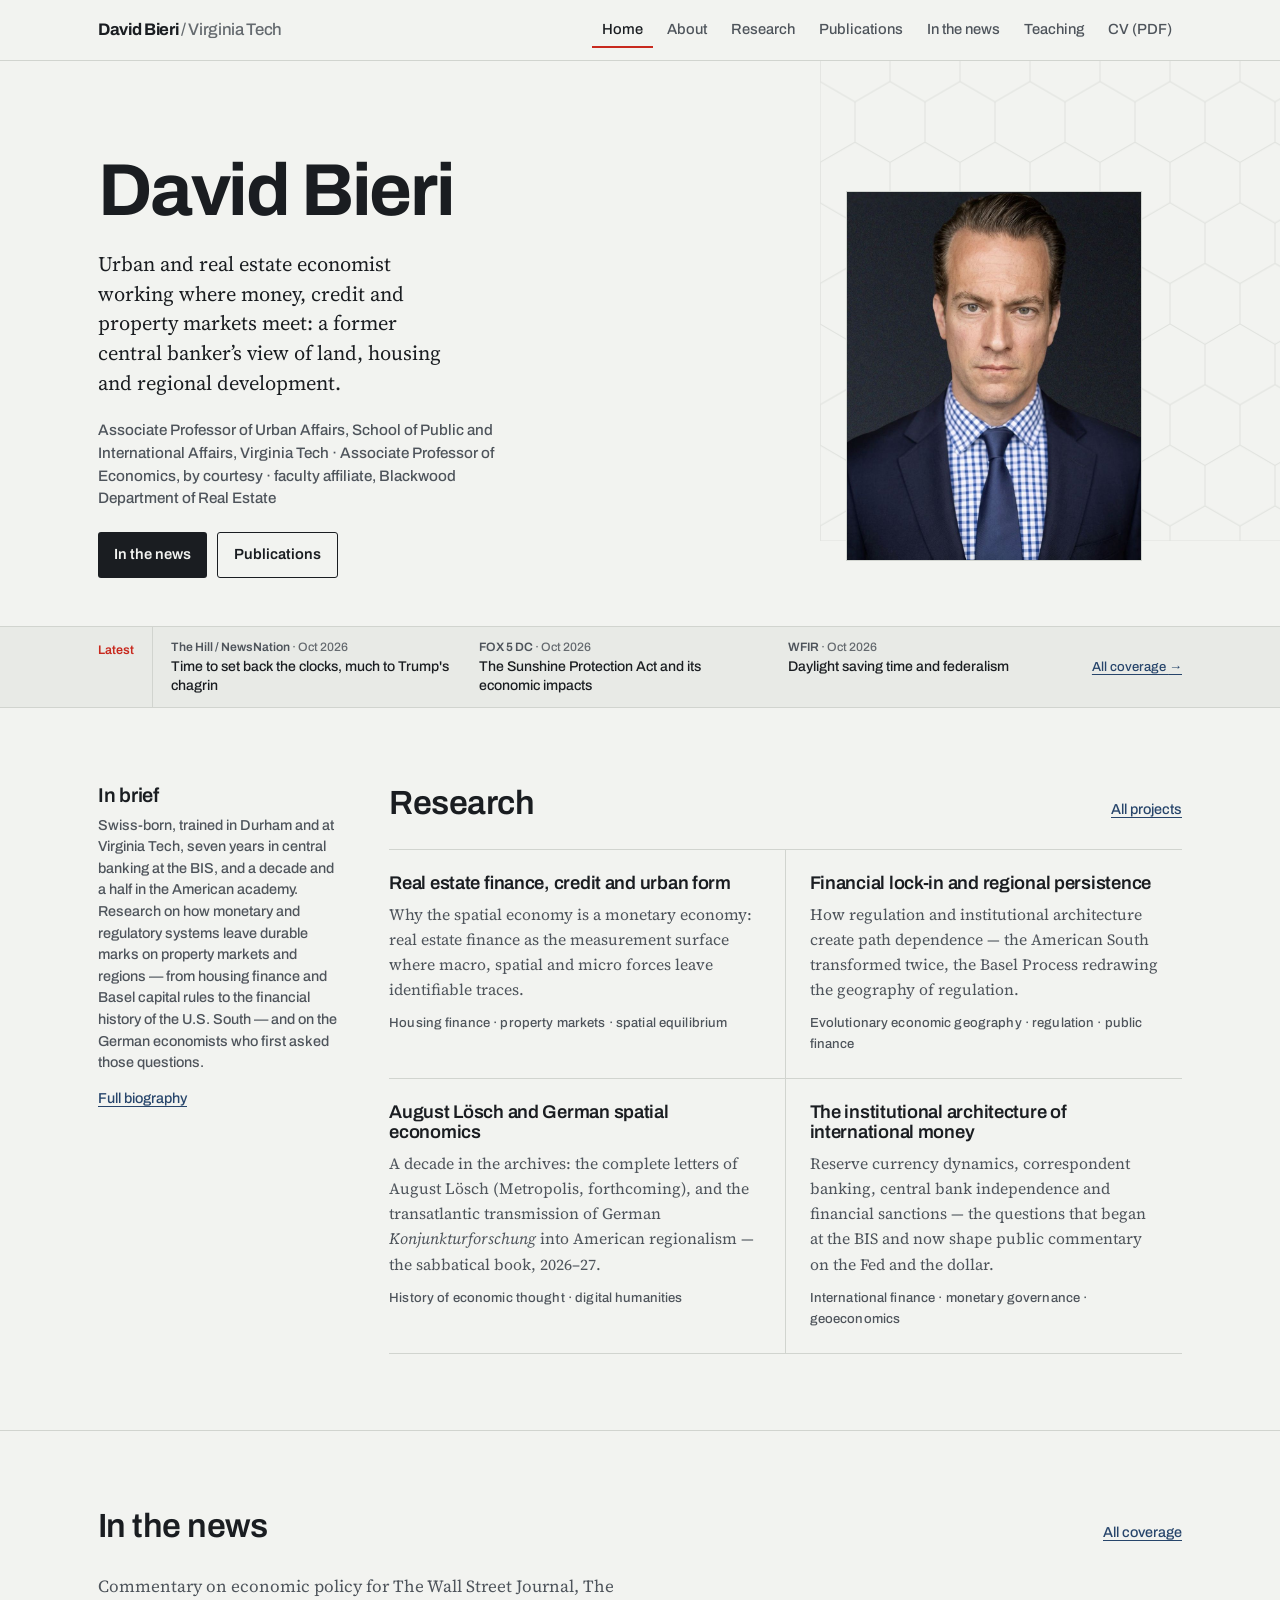
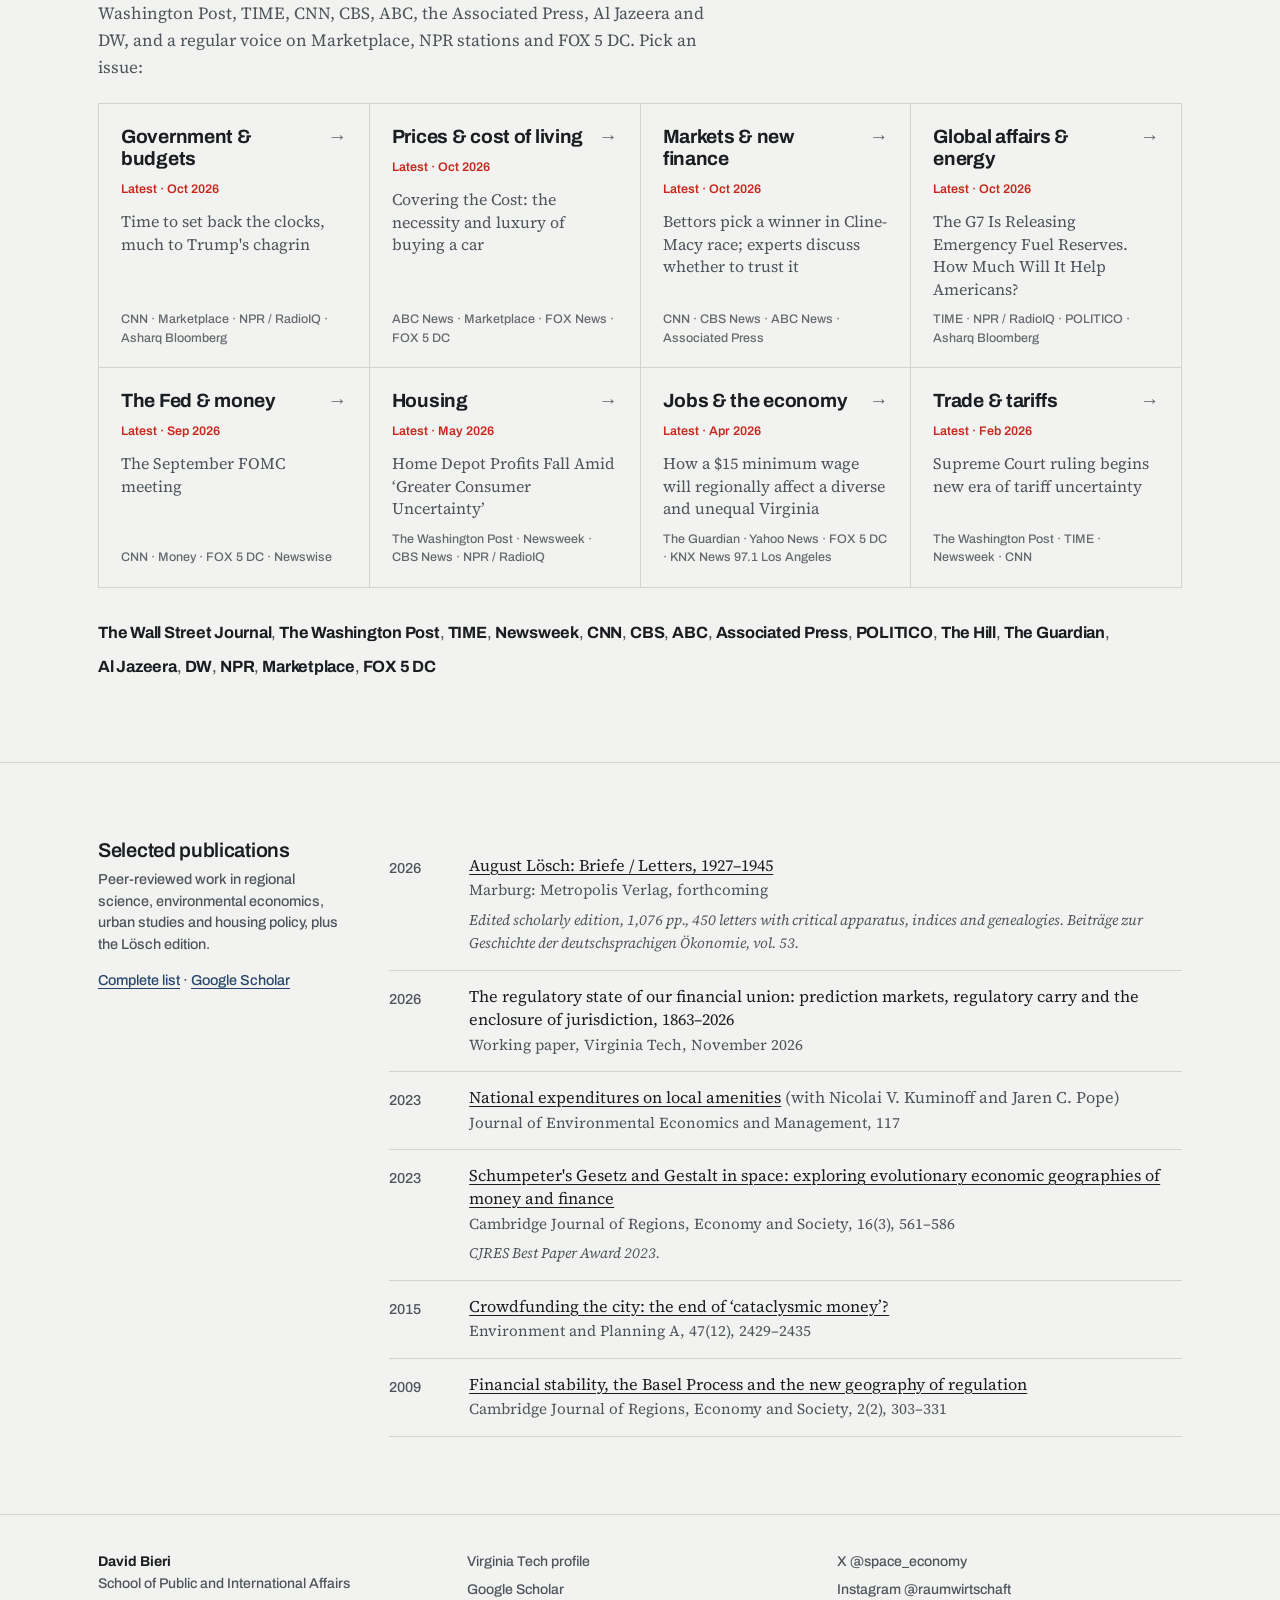
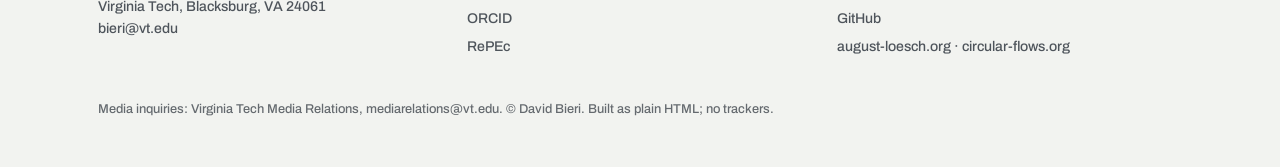
==== index.html @ 87c1f8a8 "Should-fix group from the 18 Nov design review - Coverage band: placeholder slots are flagged wm by " ====
<!DOCTYPE html>
<html lang="en">
<head>
<meta charset="utf-8">
<meta name="viewport" content="width=device-width, initial-scale=1">
<title>David Bieri — Economist, Virginia Tech</title>
<meta name="description" content="David Bieri is Associate Professor of Urban Affairs at Virginia Tech: an urban and real estate economist working on housing finance, property markets and regional development, a former central banker at the BIS, and a regular voice on housing, the Fed and the economy.">
<link rel="canonical" href="https://www.david-bieri.com/">
<meta property="og:title" content="David Bieri | Economist, Virginia Tech">
<meta name="twitter:site" content="@space_economy">
<meta name="twitter:title" content="David Bieri | Economist, Virginia Tech">
<meta name="twitter:description" content="Urban and real estate economist working where money, credit and property markets meet: a former central banker’s view of land, housing and regional development.">
<meta property="og:description" content="Urban and real estate economist working where money, credit and property markets meet: a former central banker’s view of land, housing and regional development.">
<meta property="og:url" content="https://www.david-bieri.com/">
<meta property="og:type" content="profile">
<meta property="og:image" content="https://www.david-bieri.com/assets/images/og.jpg">
<meta property="og:image:width" content="1200">
<meta property="og:image:height" content="630">
<meta property="og:image:alt" content="David Bieri in his office at Virginia Tech, in front of a bookcase">
<meta name="twitter:card" content="summary_large_image">
<meta name="twitter:image" content="https://www.david-bieri.com/assets/images/og.jpg">
<link rel="preload" href="assets/fonts/source-serif-4-latin.woff2" as="font" type="font/woff2" crossorigin>
<link rel="preload" href="assets/fonts/archivo-latin.woff2" as="font" type="font/woff2" crossorigin>
<link rel="preload" href="assets/data/media-home.js" as="script">
<link rel="preload" href="assets/images/headshot.jpg" as="image" fetchpriority="high">
<link rel="icon" href="assets/images/icon.svg" type="image/svg+xml">
<link rel="icon" href="assets/images/icon-32.png" sizes="32x32" type="image/png">
<link rel="apple-touch-icon" href="assets/images/apple-touch-icon.png">
<link rel="stylesheet" href="assets/css/main.css">
<script type="application/ld+json">
{
  "@context": "https://schema.org",
  "@graph": [
    { "@type": "WebSite", "@id": "https://www.david-bieri.com/#website", "url": "https://www.david-bieri.com", "name": "David Bieri", "publisher": { "@id": "https://www.david-bieri.com/#person" } },
    { "@type": "Person", "@id": "https://www.david-bieri.com/#person",
      "name": "David Bieri", "givenName": "David", "familyName": "Bieri",
      "alternateName": ["David S. Bieri", "David Stephan Bieri"],
      "url": "https://www.david-bieri.com", "image": "https://www.david-bieri.com/assets/images/headshot.jpg",
      "jobTitle": ["Associate Professor of Urban Affairs", "Associate Professor of Public Policy"],
      "description": "Swiss-American economist; Associate Professor of Urban Affairs in the School of Public and International Affairs at Virginia Tech, working on real estate and housing finance, urban and regional economics, economic geography, public finance and the history of economic thought.",
      "worksFor": { "@type": "CollegeOrUniversity", "name": "Virginia Tech", "sameAs": "https://www.wikidata.org/wiki/Q1325376" },
      "affiliation": [ { "@type": "Organization", "name": "School of Public and International Affairs, Virginia Tech", "url": "https://spia.vt.edu" } ],
      "alumniOf": [ { "@type": "CollegeOrUniversity", "name": "Virginia Tech", "sameAs": "https://www.wikidata.org/wiki/Q1325376" }, { "@type": "CollegeOrUniversity", "name": "Durham University" } ],
      "knowsAbout": ["real estate economics", "housing finance", "urban economics", "regional economics", "economic geography", "monetary economics", "public finance", "history of economic thought", "August Lösch"],
      "nationality": ["Switzerland", "United States"],
      "email": "mailto:bieri@vt.edu",
      "sameAs": [
        "https://experts.vt.edu/4653-david-bieri",
        "https://spia.vt.edu/people/Faculty/bieri.html",
        "https://orcid.org/0000-0002-4322-5950",
        "https://scholar.google.com/citations?user=l_KyksEAAAAJ",
        "https://ideas.repec.org/e/pbi53.html",
        "https://www.researchgate.net/profile/David-Bieri",
        "https://x.com/space_economy",
        "https://www.instagram.com/raumwirtschaft",
        "https://github.com/david-bieri"
      ] }
  ]
}
</script>
</head>
<body>

<header class="site-head">
  <div class="wrap">
    <a class="brand" href="index.html">David Bieri <span>/ Virginia Tech</span></a>
    <button class="nav-toggle" aria-expanded="false" aria-controls="nav">Menu</button>
    <nav class="nav" id="nav" aria-label="Site">
      <a href="index.html" aria-current="page">Home</a>
      <a href="about.html">About</a>
      <a href="research.html">Research</a>
      <a href="publications.html">Publications</a>
      <a href="media.html">In the news</a>
      <a href="teaching.html">Teaching</a>
      <a href="assets/docs/CV_DSBieri.pdf">CV (PDF)</a>
    </nav>
  </div>
</header>

<section class="hero">
  <svg class="lattice" viewBox="0 0 520 520" aria-hidden="true" fill="none" stroke="currentColor" stroke-width="1">
    <defs><pattern id="hex" width="70" height="121.2" patternUnits="userSpaceOnUse" patternTransform="translate(0,0)">
      <path d="M35 0 L70 20.2 L70 60.6 L35 80.8 L0 60.6 L0 20.2 Z M35 80.8 L35 121.2 M70 60.6 L105 80.8 M0 60.6 L-35 80.8"/>
    </pattern></defs>
    <rect width="520" height="520" fill="url(#hex)"/>
  </svg>
  <div class="wrap">
    <div>
      <h1>David Bieri</h1>
      <p class="lede">Urban and real estate economist working where money, credit and property markets meet: a former central banker’s view of land, housing and regional development.</p>
      <p class="roles">Associate Professor of Urban Affairs, School of Public and International Affairs, Virginia Tech · Associate Professor of Economics, by courtesy · faculty affiliate, Blackwood Department of Real Estate</p>
      <div class="btnrow">
        <a class="btn" href="media.html">In the news</a>
        <a class="btn ghost" href="publications.html">Publications</a>
      </div>
    </div>
    <figure class="portrait">
      <div class="fallback" aria-hidden="true">DB</div>
      <img src="assets/images/headshot.jpg" alt="David Bieri" width="920" height="1150" fetchpriority="high" onerror="this.remove()">
    </figure>
  </div>
</section>

<div class="wire" aria-label="Latest appearances">
  <div class="wrap">
    <span class="tag">Latest</span>
    <ul id="wire-list"></ul>
    <a class="wire-all" href="media.html">All coverage <span aria-hidden="true">&rarr;</span></a>
  </div>
</div>

<section class="section">
  <div class="wrap cols">
    <aside>
      <h2>In brief</h2>
      <p>Swiss-born, trained in Durham and at Virginia Tech, seven years in central banking at the BIS, and a decade and a half in the American academy. Research on how monetary and regulatory systems leave durable marks on property markets and regions — from housing finance and Basel capital rules to the financial history of the U.S. South — and on the German economists who first asked those questions.</p>
      <p><a href="about.html">Full biography</a></p>
    </aside>
    <div>
      <div class="section-head"><h2>Research</h2><a class="more" href="research.html">All projects</a></div>
      <div class="threads">
        <div class="thread"><h3>Real estate finance, credit and urban form</h3><p>Why the spatial economy is a monetary economy: real estate finance as the measurement surface where macro, spatial and micro forces leave identifiable traces.</p><div class="meta">Housing finance · property markets · spatial equilibrium</div></div>
        <div class="thread"><h3>Financial lock-in and regional persistence</h3><p>How regulation and institutional architecture create path dependence — the American South transformed twice, the Basel Process redrawing the geography of regulation.</p><div class="meta">Evolutionary economic geography · regulation · public finance</div></div>
        <div class="thread"><h3>August Lösch and German spatial economics</h3><p>A decade in the archives: the complete letters of August Lösch (Metropolis, forthcoming), and the transatlantic transmission of German <em>Konjunkturforschung</em> into American regionalism — the sabbatical book, 2026–27.</p><div class="meta">History of economic thought · digital humanities</div></div>
        <div class="thread"><h3>The institutional architecture of international money</h3><p>Reserve currency dynamics, correspondent banking, central bank independence and financial sanctions — the questions that began at the BIS and now shape public commentary on the Fed and the dollar.</p><div class="meta">International finance · monetary governance · geoeconomics</div></div>
      </div>
    </div>
  </div>
</section>

<section class="section">
  <div class="wrap">
    <div class="section-head"><h2>In the news</h2><a class="more" href="media.html">All coverage</a></div>
    <p class="muted" style="margin-bottom:22px">Commentary on economic policy for The Wall Street Journal, The Washington Post, TIME, CNN, CBS, ABC, the Associated Press, Al Jazeera and DW, and a regular voice on Marketplace, NPR stations and FOX 5 DC. Pick an issue:</p>
    <div class="tiles" id="issue-tiles"></div>
    <div id="band-home" style="margin-top:28px"></div>
  </div>
</section>

<section class="section">
  <div class="wrap cols">
    <aside>
      <h2>Selected publications</h2>
      <p>Peer-reviewed work in regional science, environmental economics, urban studies and housing policy, plus the Lösch edition.</p>
      <p><a href="publications.html">Complete list</a> · <a href="https://scholar.google.com/citations?user=l_KyksEAAAAJ" target="_blank" rel="noopener">Google Scholar</a></p>
    </aside>
    <div id="pubs" data-selected="true"></div>
  </div>
</section>

<footer class="site-foot">
  <div class="wrap">
    <div>
      <b class="sans" style="color:var(--ink)">David Bieri</b><br>
      School of Public and International Affairs<br>Virginia Tech, Blacksburg, VA 24061<br>
      <a href="mailto:bieri@vt.edu">bieri@vt.edu</a>
    </div>
    <ul>
      <li><a href="https://experts.vt.edu/4653-david-bieri" target="_blank" rel="noopener">Virginia Tech profile</a></li>
      <li><a href="https://scholar.google.com/citations?user=l_KyksEAAAAJ" target="_blank" rel="noopener">Google Scholar</a></li>
      <li><a href="https://orcid.org/0000-0002-4322-5950" target="_blank" rel="noopener">ORCID</a></li>
      <li><a href="https://ideas.repec.org/e/pbi53.html" target="_blank" rel="noopener">RePEc</a></li>
    </ul>
    <ul>
      <li><a href="https://x.com/space_economy" target="_blank" rel="noopener">X @space_economy</a></li>
      <li><a href="https://www.instagram.com/raumwirtschaft" target="_blank" rel="noopener">Instagram @raumwirtschaft</a></li>
      <li><a href="https://github.com/david-bieri" target="_blank" rel="noopener">GitHub</a></li>
      <li><a href="https://august-loesch.org" target="_blank" rel="noopener">august-loesch.org</a> · <a href="https://circular-flows.org" target="_blank" rel="noopener">circular-flows.org</a></li>
    </ul>
    <div class="fine">Media inquiries: Virginia Tech Media Relations, mediarelations@vt.edu. © David Bieri. Built as plain HTML; no trackers.</div>
  </div>
</footer>

<script src="assets/data/media-home.js"></script>
<script src="assets/data/publications.js"></script>
<script src="assets/js/site.js"></script>
</body>
</html>
---- assets/css/main.css ----
/* david-bieri.com — one stylesheet, no framework.
   Fonts: self-hosted woff2 from Google Fonts' own unicode-range subsets (Archivo v25, Source Serif 4 v15); see
   assets/fonts/README.md. One rule per weight, as in Google's CSS, so weight matching is unchanged. */
@font-face { font-family: "Archivo"; font-style: normal; font-weight: 500; font-stretch: 100%; font-display: swap; src: url(../fonts/archivo-latin-ext.woff2) format("woff2"); unicode-range: U+0100-02BA, U+02BD-02C5, U+02C7-02CC, U+02CE-02D7, U+02DD-02FF, U+0304, U+0308, U+0329, U+1D00-1DBF, U+1E00-1E9F, U+1EF2-1EFF, U+2020, U+20A0-20AB, U+20AD-20C4, U+2113, U+2C60-2C7F, U+A720-A7FF; }
@font-face { font-family: "Archivo"; font-style: normal; font-weight: 500; font-stretch: 100%; font-display: swap; src: url(../fonts/archivo-latin.woff2) format("woff2"); unicode-range: U+0000-00FF, U+0131, U+0152-0153, U+02BB-02BC, U+02C6, U+02DA, U+02DC, U+0304, U+0308, U+0329, U+2000-206F, U+20AC, U+2122, U+2191, U+2193, U+2212, U+2215, U+FEFF, U+FFFD; }
@font-face { font-family: "Archivo"; font-style: normal; font-weight: 600; font-stretch: 100%; font-display: swap; src: url(../fonts/archivo-latin-ext.woff2) format("woff2"); unicode-range: U+0100-02BA, U+02BD-02C5, U+02C7-02CC, U+02CE-02D7, U+02DD-02FF, U+0304, U+0308, U+0329, U+1D00-1DBF, U+1E00-1E9F, U+1EF2-1EFF, U+2020, U+20A0-20AB, U+20AD-20C4, U+2113, U+2C60-2C7F, U+A720-A7FF; }
@font-face { font-family: "Archivo"; font-style: normal; font-weight: 600; font-stretch: 100%; font-display: swap; src: url(../fonts/archivo-latin.woff2) format("woff2"); unicode-range: U+0000-00FF, U+0131, U+0152-0153, U+02BB-02BC, U+02C6, U+02DA, U+02DC, U+0304, U+0308, U+0329, U+2000-206F, U+20AC, U+2122, U+2191, U+2193, U+2212, U+2215, U+FEFF, U+FFFD; }
@font-face { font-family: "Archivo"; font-style: normal; font-weight: 700; font-stretch: 100%; font-display: swap; src: url(../fonts/archivo-latin-ext.woff2) format("woff2"); unicode-range: U+0100-02BA, U+02BD-02C5, U+02C7-02CC, U+02CE-02D7, U+02DD-02FF, U+0304, U+0308, U+0329, U+1D00-1DBF, U+1E00-1E9F, U+1EF2-1EFF, U+2020, U+20A0-20AB, U+20AD-20C4, U+2113, U+2C60-2C7F, U+A720-A7FF; }
@font-face { font-family: "Archivo"; font-style: normal; font-weight: 700; font-stretch: 100%; font-display: swap; src: url(../fonts/archivo-latin.woff2) format("woff2"); unicode-range: U+0000-00FF, U+0131, U+0152-0153, U+02BB-02BC, U+02C6, U+02DA, U+02DC, U+0304, U+0308, U+0329, U+2000-206F, U+20AC, U+2122, U+2191, U+2193, U+2212, U+2215, U+FEFF, U+FFFD; }
@font-face { font-family: "Source Serif 4"; font-style: italic; font-weight: 400; font-display: swap; src: url(../fonts/source-serif-4-italic-cyrillic.woff2) format("woff2"); unicode-range: U+0301, U+0400-045F, U+0490-0491, U+04B0-04B1, U+2116; }
@font-face { font-family: "Source Serif 4"; font-style: italic; font-weight: 400; font-display: swap; src: url(../fonts/source-serif-4-italic-latin-ext.woff2) format("woff2"); unicode-range: U+0100-02BA, U+02BD-02C5, U+02C7-02CC, U+02CE-02D7, U+02DD-02FF, U+0304, U+0308, U+0329, U+1D00-1DBF, U+1E00-1E9F, U+1EF2-1EFF, U+2020, U+20A0-20AB, U+20AD-20C4, U+2113, U+2C60-2C7F, U+A720-A7FF; }
@font-face { font-family: "Source Serif 4"; font-style: italic; font-weight: 400; font-display: swap; src: url(../fonts/source-serif-4-italic-latin.woff2) format("woff2"); unicode-range: U+0000-00FF, U+0131, U+0152-0153, U+02BB-02BC, U+02C6, U+02DA, U+02DC, U+0304, U+0308, U+0329, U+2000-206F, U+20AC, U+2122, U+2191, U+2193, U+2212, U+2215, U+FEFF, U+FFFD; }
@font-face { font-family: "Source Serif 4"; font-style: normal; font-weight: 400; font-display: swap; src: url(../fonts/source-serif-4-cyrillic.woff2) format("woff2"); unicode-range: U+0301, U+0400-045F, U+0490-0491, U+04B0-04B1, U+2116; }
@font-face { font-family: "Source Serif 4"; font-style: normal; font-weight: 400; font-display: swap; src: url(../fonts/source-serif-4-latin-ext.woff2) format("woff2"); unicode-range: U+0100-02BA, U+02BD-02C5, U+02C7-02CC, U+02CE-02D7, U+02DD-02FF, U+0304, U+0308, U+0329, U+1D00-1DBF, U+1E00-1E9F, U+1EF2-1EFF, U+2020, U+20A0-20AB, U+20AD-20C4, U+2113, U+2C60-2C7F, U+A720-A7FF; }
@font-face { font-family: "Source Serif 4"; font-style: normal; font-weight: 400; font-display: swap; src: url(../fonts/source-serif-4-latin.woff2) format("woff2"); unicode-range: U+0000-00FF, U+0131, U+0152-0153, U+02BB-02BC, U+02C6, U+02DA, U+02DC, U+0304, U+0308, U+0329, U+2000-206F, U+20AC, U+2122, U+2191, U+2193, U+2212, U+2215, U+FEFF, U+FFFD; }
@font-face { font-family: "Source Serif 4"; font-style: normal; font-weight: 600; font-display: swap; src: url(../fonts/source-serif-4-cyrillic.woff2) format("woff2"); unicode-range: U+0301, U+0400-045F, U+0490-0491, U+04B0-04B1, U+2116; }
@font-face { font-family: "Source Serif 4"; font-style: normal; font-weight: 600; font-display: swap; src: url(../fonts/source-serif-4-latin-ext.woff2) format("woff2"); unicode-range: U+0100-02BA, U+02BD-02C5, U+02C7-02CC, U+02CE-02D7, U+02DD-02FF, U+0304, U+0308, U+0329, U+1D00-1DBF, U+1E00-1E9F, U+1EF2-1EFF, U+2020, U+20A0-20AB, U+20AD-20C4, U+2113, U+2C60-2C7F, U+A720-A7FF; }
@font-face { font-family: "Source Serif 4"; font-style: normal; font-weight: 600; font-display: swap; src: url(../fonts/source-serif-4-latin.woff2) format("woff2"); unicode-range: U+0000-00FF, U+0131, U+0152-0153, U+02BB-02BC, U+02C6, U+02DA, U+02DC, U+0304, U+0308, U+0329, U+2000-206F, U+20AC, U+2122, U+2191, U+2193, U+2212, U+2215, U+FEFF, U+FFFD; }

/* Tokens ------------------------------------------------------------ */
:root {
  --paper: #F2F3F0;
  --paper-2: #E8EAE6;
  --ink: #1A1D21;
  --ink-2: #4E545B;
  --ink-3: #656A6F;
  --rule: #D1D4CF;
  --red: #C8291E;
  --link: #27456B;
  --max: 1180px;
  --gutter: clamp(16px, 4vw, 48px);
  --serif: "Source Serif 4", Georgia, "Times New Roman", serif;
  --sans: "Archivo", "Helvetica Neue", Arial, sans-serif;
  --ease: cubic-bezier(.2,.7,.2,1);
}
@media (prefers-color-scheme: dark) {
  :root { --paper:#17191C; --paper-2:#1F2226; --ink:#EDEEEA; --ink-2:#B9BDC2; --ink-3:#83898F; --rule:#2E3238; --red:#F25A4E; --link:#9DB8DA; } /* red: 5.3:1 on paper, 4.8:1 on paper-2 (was #E8463A, 4.1:1 on paper-2) */
}

*,*::before,*::after { box-sizing: border-box; }
[hidden] { display: none !important; } /* author display rules (.btn, .news-grid) must not undo the hidden attribute */
html { -webkit-text-size-adjust: 100%; scroll-behavior: smooth; scroll-padding-top: 76px; } /* anchors clear the 60px sticky header */
[id] { scroll-margin-top: 76px; }
@media (prefers-reduced-motion: reduce) { html { scroll-behavior: auto; } *,*::before,*::after { transition: none !important; animation: none !important; } }
body { margin:0; background: var(--paper); color: var(--ink); font-family: var(--serif); font-size: 17px; line-height: 1.6; font-feature-settings: "liga","kern"; }
img { max-width: 100%; height: auto; display: block; }
a { color: var(--link); text-decoration: underline; text-decoration-thickness: 1px; text-underline-offset: 3px; }
a:hover { color: var(--ink); }
:focus-visible { outline: 2px solid var(--red); outline-offset: 3px; }
h1,h2,h3,h4 { font-family: var(--sans); font-weight: 600; letter-spacing: -0.015em; line-height: 1.08; margin: 0 0 .5em; }
h1 { font-size: clamp(2.4rem, 6vw, 4.6rem); font-weight: 700; letter-spacing: -0.03em; }
h2 { font-size: clamp(1.5rem, 2.8vw, 2.1rem); }
h3 { font-size: 1.15rem; }
p { margin: 0 0 1em; max-width: 68ch; }
.wrap { max-width: var(--max); margin: 0 auto; padding: 0 var(--gutter); }
.sans { font-family: var(--sans); }
.muted { color: var(--ink-2); }
.small { font-size: .9rem; }
.meta { font-family: var(--sans); font-size: .82rem; color: var(--ink-2); letter-spacing: .01em; }
hr { border: 0; border-top: 1px solid var(--rule); margin: 0; }

/* Header ---------------------------------------------------------- */
.site-head { border-bottom: 1px solid var(--rule); background: var(--paper); position: sticky; top: 0; z-index: 20; }
.site-head .wrap { display: flex; align-items: center; justify-content: space-between; gap: 24px; min-height: 60px; }
.brand { font-family: var(--sans); font-weight: 700; letter-spacing: -0.02em; text-decoration: none; color: var(--ink); font-size: 1.05rem; }
.brand span { color: var(--ink-3); font-weight: 500; }
.nav { display: flex; gap: 4px; flex-wrap: wrap; }
.nav a { font-family: var(--sans); font-size: .92rem; text-decoration: none; color: var(--ink-2); padding: 6px 10px; border-radius: 3px; }
.nav a:hover { color: var(--ink); background: var(--paper-2); }
.nav a[aria-current="page"] { color: var(--ink); box-shadow: inset 0 -2px 0 var(--red); border-radius: 0; }
.nav-toggle { display: none; }
@media (max-width: 720px) {
  .nav-toggle { display: inline-flex; align-items: center; gap: 8px; font-family: var(--sans); font-size: .9rem; background: none; border: 1px solid var(--rule); color: var(--ink); padding: 8px 14px; min-height: 44px; border-radius: 3px; cursor: pointer; }
  .nav { display: none; position: absolute; left: 0; right: 0; top: 60px; background: var(--paper); border-bottom: 1px solid var(--rule); padding: 8px var(--gutter) 14px; flex-direction: column; }
  .nav a { padding: 12px 10px; } /* 44px rows */
  .nav.open { display: flex; }
}

/* Hero ------------------------------------------------------------ */
.hero { padding: clamp(40px, 7vw, 96px) 0 clamp(28px, 4vw, 48px); border-bottom: 1px solid var(--rule); position: relative; overflow: hidden; }
.hero .wrap { display: grid; grid-template-columns: minmax(0, 1.4fr) minmax(240px, .8fr); gap: clamp(24px, 4vw, 64px); align-items: end; }
.hero h1 { max-width: 12ch; margin-bottom: 20px; }
.hero .lede { font-size: clamp(1.15rem, 1.6vw, 1.35rem); line-height: 1.45; max-width: 36ch; color: var(--ink); }
.hero .lede em { font-style: italic; }
.hero .roles { font-family: var(--sans); font-size: .95rem; color: var(--ink-2); line-height: 1.5; margin-top: 18px; max-width: 46ch; }
.portrait { aspect-ratio: 4 / 5; background: var(--paper-2); border: 1px solid var(--rule); position: relative; overflow: hidden; }
.portrait img { position: relative; width: 100%; height: 100%; object-fit: cover; } /* above the DB fallback */
.portrait .fallback { position: absolute; inset: 0; display: grid; place-items: center; font-family: var(--sans); font-weight: 700; font-size: 4rem; color: var(--ink-3); letter-spacing: -0.05em; }
.portrait figcaption { position: absolute; left: 0; right: 0; bottom: 0; padding: 8px 10px; font-family: var(--sans); font-size: .75rem; color: var(--ink-2); background: linear-gradient(transparent, var(--paper)); }
@media (max-width: 760px) { .hero .wrap { grid-template-columns: 1fr; } .portrait { max-width: 320px; } }
/* About: office banner and press photos */
.banner { margin: clamp(24px, 4vw, 40px) 0 0; aspect-ratio: 12 / 5; border: 1px solid var(--rule); background: var(--paper-2); overflow: hidden; }
.banner img { width: 100%; height: 100%; object-fit: cover; object-position: 50% 30%; }
@media (max-width: 560px) { .banner { aspect-ratio: 3 / 2; } }
.press { display: flex; flex-wrap: wrap; gap: 20px; margin: 4px 0 24px; }
.press figure { margin: 0; width: 140px; }
.press img { display: block; width: 140px; aspect-ratio: 4 / 5; height: auto; object-fit: cover; object-position: 50% 20%; border: 1px solid var(--rule); background: var(--paper-2); }
.press figcaption { margin-top: 8px; font-family: var(--sans); font-size: .82rem; line-height: 1.4; color: var(--ink-2); }

/* Hex lattice (Lösch) — quiet background mark on the hero */
.lattice { position: absolute; right: -60px; top: -40px; width: 520px; height: 520px; opacity: .55; pointer-events: none; color: var(--rule); }
@media (max-width: 760px) { .lattice { display: none; } }

/* Wire strip: latest appearances ----------------------------------- */
.wire { border-bottom: 1px solid var(--rule); background: var(--paper-2); }
.wire .wrap { display: flex; align-items: stretch; gap: 0; }
.wire .tag { font-family: var(--sans); font-size: .78rem; font-weight: 600; color: var(--red); white-space: nowrap; padding: 14px 18px 14px 0; border-right: 1px solid var(--rule); margin-right: 18px; }
.wire ul { list-style: none; margin: 0; padding: 0; display: grid; grid-template-columns: repeat(3, minmax(0, 1fr)); gap: 0 28px; flex: 1; min-width: 0; }
.wire li { padding: 12px 0; font-family: var(--sans); font-size: .88rem; line-height: 1.35; min-width: 0; }
.wire li .w-meta { display: block; font-size: .76rem; color: var(--ink-3); margin-bottom: 2px; }
.wire li b { font-weight: 600; color: var(--ink-2); }
.wire li a, .wire li .plain { color: var(--ink); text-decoration: none; display: -webkit-box; -webkit-line-clamp: 2; -webkit-box-orient: vertical; overflow: hidden; }
.wire li a:hover { text-decoration: underline; }
.wire .wire-all { font-family: var(--sans); font-size: .82rem; white-space: nowrap; align-self: center; margin-left: 24px; color: var(--link); }
@media (max-width: 860px) {
  .wire .wrap { flex-wrap: wrap; }
  .wire .tag { border-right: 0; padding: 12px 0 0; width: 100%; }
  .wire ul { grid-template-columns: 1fr; flex: 1 1 100%; }
  .wire li { padding: 8px 0; border-bottom: 1px solid var(--rule); }
  .wire li:last-child { border-bottom: 0; }
  .wire .wire-all { margin: 10px 0 12px; }
}

/* Sections -------------------------------------------------------- */
.section { padding: clamp(40px, 6vw, 80px) 0; border-bottom: 1px solid var(--rule); }
.section-head { display: flex; align-items: baseline; justify-content: space-between; gap: 24px; margin-bottom: 28px; flex-wrap: wrap; }
.section-head h2 { margin: 0; }
.section-head a.more { font-family: var(--sans); font-size: .9rem; }
.cols { display: grid; grid-template-columns: 240px 1fr; gap: clamp(24px, 4vw, 64px); }
.cols > aside { font-family: var(--sans); font-size: .9rem; color: var(--ink-2); line-height: 1.5; }
.cols > aside h2 { color: var(--ink); font-size: 1.25rem; margin-bottom: 8px; }
@media (max-width: 760px) { .cols { grid-template-columns: 1fr; } }

/* Research threads */
.threads { display: grid; grid-template-columns: repeat(auto-fit, minmax(260px, 1fr)); gap: 0; border-top: 1px solid var(--rule); }
.thread { padding: 24px 24px 24px 0; border-bottom: 1px solid var(--rule); }
.thread h3 { font-size: 1.15rem; margin-bottom: 8px; }
.thread p { font-size: .98rem; color: var(--ink-2); margin: 0; }
.thread .meta { margin-top: 10px; }
@media (min-width: 761px) { .threads { grid-template-columns: 1fr 1fr; } .thread:nth-child(odd) { border-right: 1px solid var(--rule); } .thread:nth-child(even) { padding-left: 24px; } }

/* Media cards ----------------------------------------------------- */
.featured { display: grid; grid-template-columns: repeat(auto-fill, minmax(min(280px, 100%), 1fr)); gap: 0; border-top: 1px solid var(--rule); border-left: 1px solid var(--rule); }
.featured .card { border-right: 1px solid var(--rule); border-bottom: 1px solid var(--rule); }
.card { background: var(--paper); padding: 22px 22px 26px; display: flex; flex-direction: column; gap: 10px; }
.card .outlet { font-family: var(--sans); font-weight: 700; font-size: 1.05rem; letter-spacing: -0.01em; }
.card .title { font-size: 1.02rem; line-height: 1.35; }
.card .title a { color: var(--ink); text-decoration: none; }
.card .title a:hover { text-decoration: underline; }
.card .quote { font-style: italic; color: var(--ink-2); font-size: .95rem; line-height: 1.45; border-left: 2px solid var(--red); padding-left: 12px; margin: 4px 0 0; }
.card .meta { margin-top: auto; padding-top: 8px; }

/* Outlet wall: monochrome wordmarks */
.outlets { list-style: none; margin: 0; padding: 0; display: grid; grid-template-columns: repeat(auto-fill, minmax(150px, 1fr)); gap: 1px; background: var(--rule); border: 1px solid var(--rule); }
.outlets li { background: var(--paper); display: grid; place-items: center; padding: 18px 16px; min-height: 76px; color: var(--ink); }
.outlets img { width: 100%; max-width: 140px; height: 30px; object-fit: contain; opacity: .9; }
@media (prefers-color-scheme: dark) { .outlets img, .card-logo, .wire img { filter: invert(1) hue-rotate(180deg); } }
.card .outlet { display: flex; align-items: center; gap: 10px; }
.card-logo { height: 26px; width: auto; max-width: 150px; margin-left: -6px; }
.card .outlet-name { font-family: var(--sans); font-weight: 700; font-size: .95rem; }
.nolink { color: var(--ink); }
audio { display: block; width: 100%; max-width: 420px; margin-top: 8px; height: 32px; }

/* Stats strip */
.stats { display: grid; grid-template-columns: repeat(auto-fit, minmax(160px, 1fr)); border: 1px solid var(--rule); margin: 0 0 36px; }
.stat { padding: 18px 20px; border-right: 1px solid var(--rule); }
.stat:last-child { border-right: 0; }
.stat b { display: block; font-family: var(--sans); font-size: 2rem; font-weight: 700; letter-spacing: -0.03em; line-height: 1; }
.stat span { font-family: var(--sans); font-size: .85rem; color: var(--ink-2); }
@media (max-width: 560px) { .stat { border-right: 0; border-bottom: 1px solid var(--rule); } .stat:last-child { border-bottom: 0; } }

/* Filters + list */
.filters { display: flex; flex-wrap: wrap; gap: 8px; align-items: center; margin-bottom: 22px; font-family: var(--sans); }
.filters label { font-size: .85rem; color: var(--ink-2); margin-right: 4px; }
.chip { font-family: var(--sans); font-size: .85rem; border: 1px solid var(--rule); background: transparent; color: var(--ink-2); padding: 6px 12px; border-radius: 999px; cursor: pointer; }
.chip:hover { color: var(--ink); border-color: var(--ink-3); }
.chip[aria-pressed="true"] { background: var(--ink); color: var(--paper); border-color: var(--ink); }
.search { font-family: var(--sans); font-size: 1rem; padding: 10px 12px; min-height: 44px; border: 1px solid var(--ink-3); background: var(--paper); color: var(--ink); border-radius: 3px; width: min(100%, 360px); margin-left: auto; } /* 16px: iOS Safari zooms into smaller fields; ink-3 border passes 3:1 */
.search::placeholder { color: var(--ink-2); opacity: 1; }
.list { list-style: none; margin: 0; padding: 0; border-top: 1px solid var(--rule); }
.row { display: grid; grid-template-columns: 110px 1fr auto; gap: 18px; padding: 16px 0; border-bottom: 1px solid var(--rule); align-items: baseline; }
.row .d { font-family: var(--sans); font-size: .85rem; color: var(--ink-2); font-variant-numeric: tabular-nums; }
.row > div { min-width: 0; }
.row .t, .row .o { overflow-wrap: anywhere; }
.row .t a { color: var(--ink); text-decoration: none; }
.row .t a:hover { text-decoration: underline; }
.row .o { font-family: var(--sans); font-weight: 600; font-size: .95rem; }
.row .q { font-style: italic; color: var(--ink-2); font-size: .92rem; margin-top: 4px; }
.row .k { font-family: var(--sans); font-size: .78rem; color: var(--ink-3); white-space: nowrap; }
.row.hidden { display: none; }
@media (max-width: 640px) {
  .row { grid-template-columns: 1fr; gap: 4px; }
  .row .k { display: flex; flex-wrap: wrap; gap: 4px 10px; align-items: center; white-space: normal; margin-top: 4px; } /* keep the verb and the issue on phones */
  .row .k br { display: none; }
}
.row > div:nth-child(2) { max-width: 78ch; }
.pub > div { max-width: 78ch; }
.empty { padding: 28px 0; color: var(--ink-2); font-family: var(--sans); }

/* Publications */
.pubgroup { margin-bottom: 40px; }
.pubgroup h2 { font-size: 1.25rem; padding-bottom: 10px; border-bottom: 1px solid var(--ink); margin-bottom: 4px; }
.pub { display: grid; grid-template-columns: 64px 1fr; gap: 16px; padding: 14px 0; border-bottom: 1px solid var(--rule); }
.pub .y { font-family: var(--sans); color: var(--ink-2); font-size: .9rem; padding-top: 3px; font-variant-numeric: tabular-nums; }
.pub .t { font-size: 1.02rem; line-height: 1.4; }
.pub .t a { color: var(--ink); }
.pub .v { color: var(--ink-2); font-size: .95rem; margin-top: 2px; }
.pub .n { font-size: .92rem; color: var(--ink-2); margin-top: 6px; font-style: italic; }

/* Timeline (about) */
.timeline { list-style: none; margin: 0; padding: 0; border-left: 1px solid var(--rule); }
.timeline li { padding: 0 0 22px 22px; position: relative; }
.timeline li::before { content: ""; position: absolute; left: -4px; top: 9px; width: 7px; height: 7px; background: var(--ink); border-radius: 50%; }
.timeline .when { font-family: var(--sans); font-size: .82rem; color: var(--ink-2); display: block; margin-bottom: 2px; }
.timeline b { font-family: var(--sans); font-weight: 600; }

/* Buttons */
.btn { display: inline-flex; align-items: center; min-height: 44px; font-family: var(--sans); font-size: .92rem; font-weight: 600; text-decoration: none; color: var(--paper); background: var(--ink); padding: 10px 16px; border-radius: 3px; }
.btn:hover { color: var(--paper); background: var(--ink-2); }
.btn.ghost { background: transparent; color: var(--ink); border: 1px solid var(--ink); }
.btn.ghost:hover { background: var(--paper-2); }
.btnrow { display: flex; gap: 10px; flex-wrap: wrap; margin-top: 22px; }

/* Footer */
.site-foot { padding: 36px 0 48px; font-family: var(--sans); font-size: .88rem; color: var(--ink-2); }
.site-foot .wrap { display: grid; grid-template-columns: 1fr 1fr 1fr; gap: 24px; }
.site-foot a { color: var(--ink-2); text-decoration: none; }
.site-foot a:hover { color: var(--ink); text-decoration: underline; }
.site-foot ul { list-style: none; margin: 0; padding: 0; }
.site-foot li { margin-bottom: 6px; }
.site-foot .fine { grid-column: 1 / -1; margin-top: 10px; color: var(--ink-3); font-size: .8rem; }
@media (max-width: 640px) {
  .site-foot .wrap { grid-template-columns: 1fr; }
  .site-foot li { margin-bottom: 0; }
  .site-foot li a { display: inline-block; padding: 8px 0; } /* spaced tap targets */
}

/* Page intro */
.intro { padding: clamp(32px, 5vw, 64px) 0 clamp(20px, 3vw, 36px); border-bottom: 1px solid var(--rule); }
.intro h1 { font-size: clamp(2rem, 4.5vw, 3.2rem); margin-bottom: 12px; }
.intro p { font-size: 1.12rem; max-width: 58ch; }

/* In the news ------------------------------------------------------
   One treatment for every medium: a verb (Watch / Listen / Read) and an icon in the accent colour. */
.fmt { display: inline-flex; align-items: center; gap: 6px; font-family: var(--sans); font-size: .78rem; font-weight: 600; color: var(--red); letter-spacing: .02em; white-space: nowrap; }
.fmt svg { width: 14px; height: 14px; flex: none; }
.intro .updated { display: block; margin-top: 8px; min-height: 1.4em; font-family: var(--sans); font-size: .82rem; color: var(--ink-3); } /* min-height: the text arrives with media.js */
/* Space for what the script renders, so the page does not shift when media.js arrives (measured heights) */
#band { min-height: 262px; }
#band-home { min-height: 69px; }
#lead { min-height: 560px; }
@media (max-width: 640px) { #band { min-height: 520px; } #band-home { min-height: 171px; } #lead { min-height: 840px; } }
@media (max-width: 340px) { #band { min-height: 596px; } #band-home { min-height: 206px; } #lead { min-height: 880px; } }
.issue-bar { display: flex; flex-wrap: wrap; gap: 8px; align-items: center; margin: 0 0 28px; font-family: var(--sans); }
.issue-strip, .issue-pins { display: contents; }
.issue-bar .chip { font-size: .9rem; padding: 8px 14px; min-height: 38px; }
.issue-bar .sep { width: 1px; height: 26px; background: var(--rule); margin: 0 6px; }
.scope { display: none; }
@media (max-width: 640px) {
  /* Issues scroll in a strip with a fade at the cut edge; the pressed issue is moved to the front by the script.
     Virginia and the outlet chip sit in a second, non-scrolling row so the state is always on screen. */
  .issue-bar { gap: 10px 8px; margin-bottom: 18px; }
  .issue-bar .chip { min-height: 44px; padding: 10px 16px; white-space: nowrap; flex: none; }
  .issue-strip { display: flex; gap: 8px; flex: 1 1 100%; overflow-x: auto; scrollbar-width: none; margin-right: calc(-1 * var(--gutter)); padding-right: 48px;
    -webkit-mask-image: linear-gradient(90deg, #000 calc(100% - 44px), transparent); mask-image: linear-gradient(90deg, #000 calc(100% - 44px), transparent); }
  .issue-strip::-webkit-scrollbar { display: none; }
  .issue-pins { display: flex; flex-wrap: wrap; gap: 8px; flex: 1 1 100%; }
  .issue-bar .sep { display: none; }
  .scope { display: block; font-family: var(--sans); font-size: .9rem; color: var(--ink-2); margin: 0 0 16px; }
  .scope:empty { display: none; }
  .player .watch { min-height: 44px; }
}
.mark { min-height: 44px; }
/* Phones: rem is 16px while the body is 17px, so the apparatus sizes bottom out at 14px here */
@media (max-width: 640px) {
  .meta, .row .d, .row .k, .row .k .fmt, .fmt, .wire .w-meta, .wire .tag, .tile .when, .tile .outs, .timeline .when, .site-foot .fine,
  .band-panel .when, .kicker, .intro .updated, .portrait figcaption, .wm, .transcript, .player .watch { font-size: .875rem; }
}
.archive-more { display: flex; justify-content: center; margin-top: 24px; }
.chip.place[aria-pressed="true"] { background: var(--red); border-color: var(--red); color: var(--paper); } /* paper on red: 5.0 light, 5.3 dark; #fff failed in dark mode */

.news-lead { display: grid; grid-template-columns: minmax(0, 1.7fr) minmax(260px, 1fr); gap: clamp(24px, 4vw, 56px); padding: 30px 0 40px; border-top: 2px solid var(--ink); }
.kicker { font-family: var(--sans); font-size: .82rem; font-weight: 600; color: var(--red); margin-bottom: 14px; }
.lead-title { font-family: var(--serif); font-weight: 600; font-size: clamp(1.9rem, 4.2vw, 3.2rem); line-height: 1.08; letter-spacing: -0.015em; max-width: 22ch; margin: 0 0 18px; }
.lead-title a, .also .t a, .ncard .t a { color: var(--ink); text-decoration: none; }
.lead-title a:hover, .also .t a:hover, .ncard .t a:hover { text-decoration: underline; text-decoration-thickness: 1px; }
.lead-item .q, .ncard .q { font-style: italic; color: var(--ink-2); line-height: 1.45; border-left: 2px solid var(--red); padding-left: 12px; margin: 0 0 16px; max-width: 52ch; }
.lead-item .meta { display: flex; flex-wrap: wrap; align-items: center; gap: 10px; font-size: .9rem; }
.also { border-left: 1px solid var(--rule); padding-left: clamp(20px, 3vw, 32px); }
.also h3 { font-size: .85rem; font-weight: 600; color: var(--ink-2); margin: 0 0 4px; }
.also ol { list-style: none; margin: 0; padding: 0; }
.also li { display: flex; flex-direction: column; gap: 5px; padding: 14px 0; border-bottom: 1px solid var(--rule); }
.also li:last-child { border-bottom: 0; }
.also .t { font-size: 1.02rem; line-height: 1.32; }
@media (max-width: 860px) { .news-lead { grid-template-columns: 1fr; } .also { border-left: 0; padding-left: 0; border-top: 1px solid var(--rule); padding-top: 6px; } }

/* Broadcast stills: 16:9, network logo and caption left in so the still credits itself */
.still { display: block; aspect-ratio: 16 / 9; overflow: hidden; background: var(--paper-2); border: 1px solid var(--rule); }
.still img { display: block; width: 100%; height: 100%; object-fit: cover; }
a.still img { transition: opacity .2s var(--ease); }
a.still:hover img { opacity: .9; }
.lead-item .still { margin: 0 0 22px; }
.onair { padding: 0 0 36px; }
.onair h3 { font-size: .85rem; font-weight: 600; color: var(--ink-2); margin: 0 0 12px; }
.onair-row { display: grid; grid-template-columns: repeat(auto-fill, minmax(min(220px, 100%), 1fr)); gap: 20px; }
.air { display: flex; flex-direction: column; gap: 8px; min-width: 0; }
.air .still { margin-bottom: 2px; }
.air .t { font-size: 1rem; line-height: 1.3; }
.air .t a { color: var(--ink); text-decoration: none; }
.air .t a:hover { text-decoration: underline; text-decoration-thickness: 1px; }
.air .meta { display: flex; flex-wrap: wrap; align-items: center; gap: 8px; font-size: .85rem; }
.news-grid { display: grid; grid-template-columns: repeat(auto-fill, minmax(min(260px, 100%), 1fr)); gap: 1px; background: var(--rule); border: 1px solid var(--rule); }
.ncard { background: var(--paper); padding: 20px 22px 22px; display: flex; flex-direction: column; gap: 10px; }
.ncard .t { font-size: 1.12rem; line-height: 1.3; }
.ncard .q { font-size: .93rem; margin: 0; }
.ncard .meta { margin-top: auto; padding-top: 6px; }
.news-more { display: flex; justify-content: center; margin-top: 28px; }
button.btn { border: 0; cursor: pointer; }
button.btn.ghost { border: 1px solid var(--ink); }
.row .k .fmt { font-size: .75rem; }

/* Issue tiles (home page) */
.tiles { display: grid; grid-template-columns: repeat(auto-fill, minmax(min(250px, 100%), 1fr)); gap: 1px; background: var(--rule); border: 1px solid var(--rule); }
.tile { background: var(--paper); padding: 22px 22px 20px; display: flex; flex-direction: column; gap: 10px; text-decoration: none; color: var(--ink); transition: background .15s var(--ease); }
.tile:hover { background: var(--paper-2); color: var(--ink); }
.tile .name { font-family: var(--sans); font-weight: 700; font-size: 1.2rem; letter-spacing: -0.015em; line-height: 1.15; display: flex; justify-content: space-between; gap: 10px; }
.tile .name::after { content: "→"; color: var(--ink-3); transition: transform .15s var(--ease), color .15s; }
.tile:hover .name::after { color: var(--red); transform: translateX(3px); }
.tile .when { font-family: var(--sans); font-size: .78rem; font-weight: 600; color: var(--red); }
.tile .head { font-size: 1rem; line-height: 1.4; color: var(--ink-2); }
.tile .outs { margin-top: auto; font-family: var(--sans); font-size: .78rem; line-height: 1.5; color: var(--ink-3); }

/* Coverage band: official marks for the top outlets, the rest as text */
.band-marks { display: grid; grid-template-columns: repeat(auto-fill, minmax(118px, 1fr)); align-items: center; justify-items: center; gap: 4px 12px; }
.mark { display: inline-flex; align-items: center; justify-content: center; padding: 10px 6px 12px; color: var(--ink-3); text-decoration: none; transition: color .15s var(--ease); }
.mark:hover, .mark:focus-visible, .mark[aria-current="true"] { color: var(--ink); }
.mark[aria-current="true"] { box-shadow: inset 0 -2px 0 var(--red); }
.mk { display: block; width: 110px; height: 26px; max-width: 100%; }
.mark { max-width: 100%; }
.mk svg, .mk img { display: block; width: 100%; height: 100%; }
.mk.is-wm { width: auto; height: auto; }
.wm { display: block; font-family: var(--sans); font-weight: 700; font-size: .95rem; letter-spacing: -0.015em; line-height: 1.15; text-align: center; }
@media (prefers-color-scheme: dark) { .mk img { filter: invert(1) hue-rotate(180deg); opacity: .8; } }
.band-panel { display: flex; flex-wrap: wrap; align-items: baseline; gap: 6px 16px; margin-top: 16px; padding: 14px 18px; background: var(--paper-2); min-height: 56px; }
.band-panel .when { font-family: var(--sans); font-size: .8rem; font-weight: 600; color: var(--red); white-space: nowrap; }
.band-panel .t { flex: 1 1 380px; font-size: 1.05rem; line-height: 1.35; }
.band-panel .t a, .band-panel .t .nolink { color: var(--ink); text-decoration: none; }
.band-panel .t a:hover { text-decoration: underline; }
.band-panel .all { font-family: var(--sans); font-size: .85rem; white-space: nowrap; }
.band-also { margin: 16px 0 0; max-width: 95ch; font-family: var(--sans); font-size: .82rem; line-height: 1.6; color: var(--ink-2); }
/* While every band slot is a placeholder, the names run as one wrapped line in the site's own type instead of a grid of grey names */
.band-marks.all-wm { display: block; font-family: var(--sans); font-size: 1.02rem; line-height: 2.1; color: var(--ink-2); }
.band-marks.all-wm .mark { display: inline; padding: 6px 0; min-height: 0; color: var(--ink); }
.band-marks.all-wm .mark:not(:last-child)::after { content: ", "; font-weight: 400; color: var(--ink-2); }
.band-marks.all-wm .mk, .band-marks.all-wm .wm { display: inline; font-size: inherit; line-height: inherit; text-align: left; white-space: nowrap; }
.band-marks.all-wm .mark:hover .wm, .band-marks.all-wm .mark:focus-visible .wm { color: var(--red); }
.band-marks.all-wm .mark[aria-current="true"] { box-shadow: none; }
.band-marks.all-wm .mark[aria-current="true"] .wm { box-shadow: inset 0 -2px 0 var(--red); }
.band-also b { color: var(--ink); font-weight: 600; }
.coverage { padding: clamp(22px, 3vw, 32px) 0; border-bottom: 1px solid var(--rule); }
@media (max-width: 640px) { .band-marks { grid-template-columns: repeat(4, minmax(0, 1fr)); gap: 0 6px; } .wm { font-size: .76rem; } .band-panel .all { white-space: normal; } }

/* Clips: click-to-load player ---------------------------------------- */
.player { margin: 10px 0 4px; max-width: 560px; }
.player .watch { display: flex; align-items: center; gap: 8px; width: 100%; padding: 0; border: 1px solid var(--rule); background: var(--paper-2); color: var(--ink); font-family: var(--sans); font-size: .82rem; cursor: pointer; text-align: left; }
.player:not(.has-poster) .watch { padding: 9px 12px; width: auto; display: inline-flex; }
.player.has-poster .watch { position: relative; aspect-ratio: 16 / 9; overflow: hidden; }
.player.has-poster img { position: absolute; inset: 0; width: 100%; height: 100%; object-fit: cover; }
.player.has-poster .watch-label { position: absolute; left: 0; bottom: 0; padding: 8px 12px; background: var(--paper); border-top: 1px solid var(--rule); border-right: 1px solid var(--rule); }
.player .watch:hover, .player .watch:focus-visible { border-color: var(--ink-2); }
.player .tri { display: inline-block; width: 0; height: 0; border-style: solid; border-width: 5px 0 5px 8px; border-color: transparent transparent transparent var(--red); margin-right: 6px; vertical-align: 0; }
.player.playing iframe, .player.playing video { display: block; width: 100%; aspect-ratio: 16 / 9; border: 0; background: #000; }
.transcript { font-family: var(--sans); font-size: .8rem; margin-left: 2px; }
.list .row .player { max-width: 480px; }
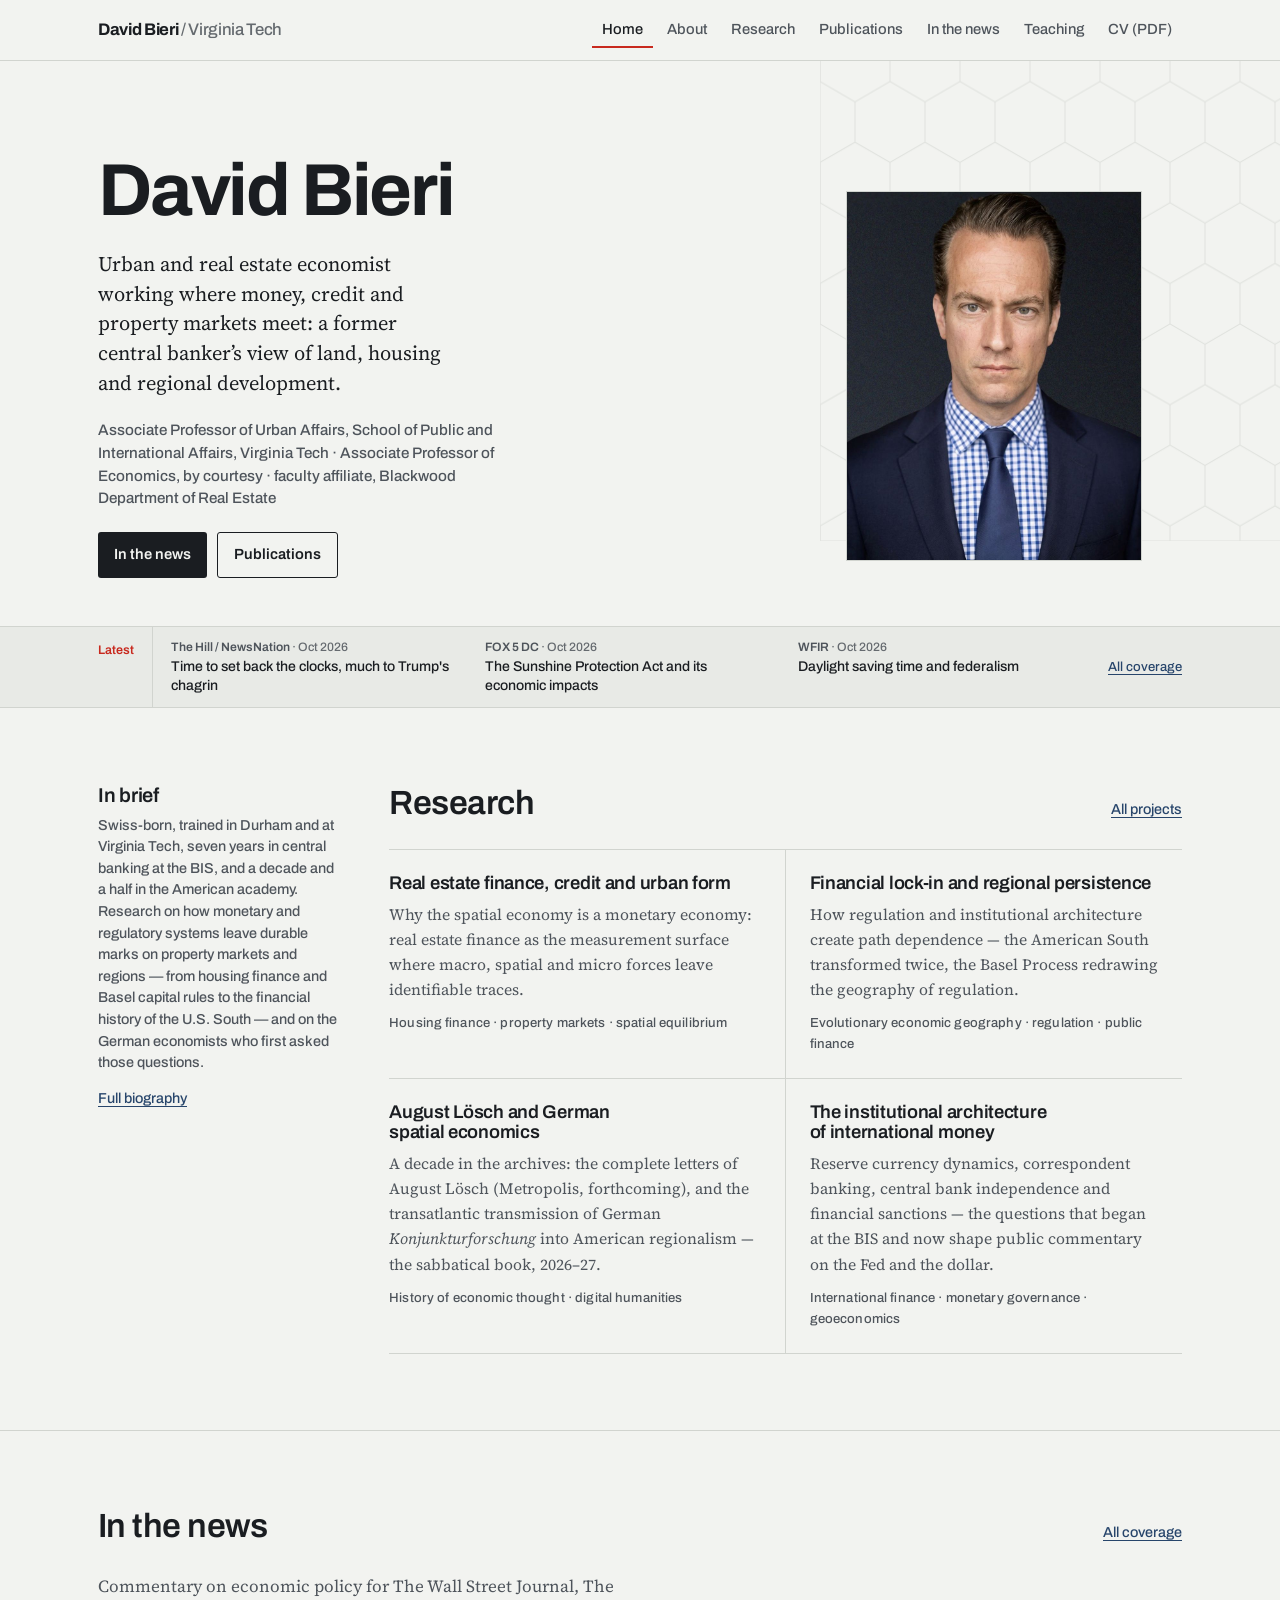
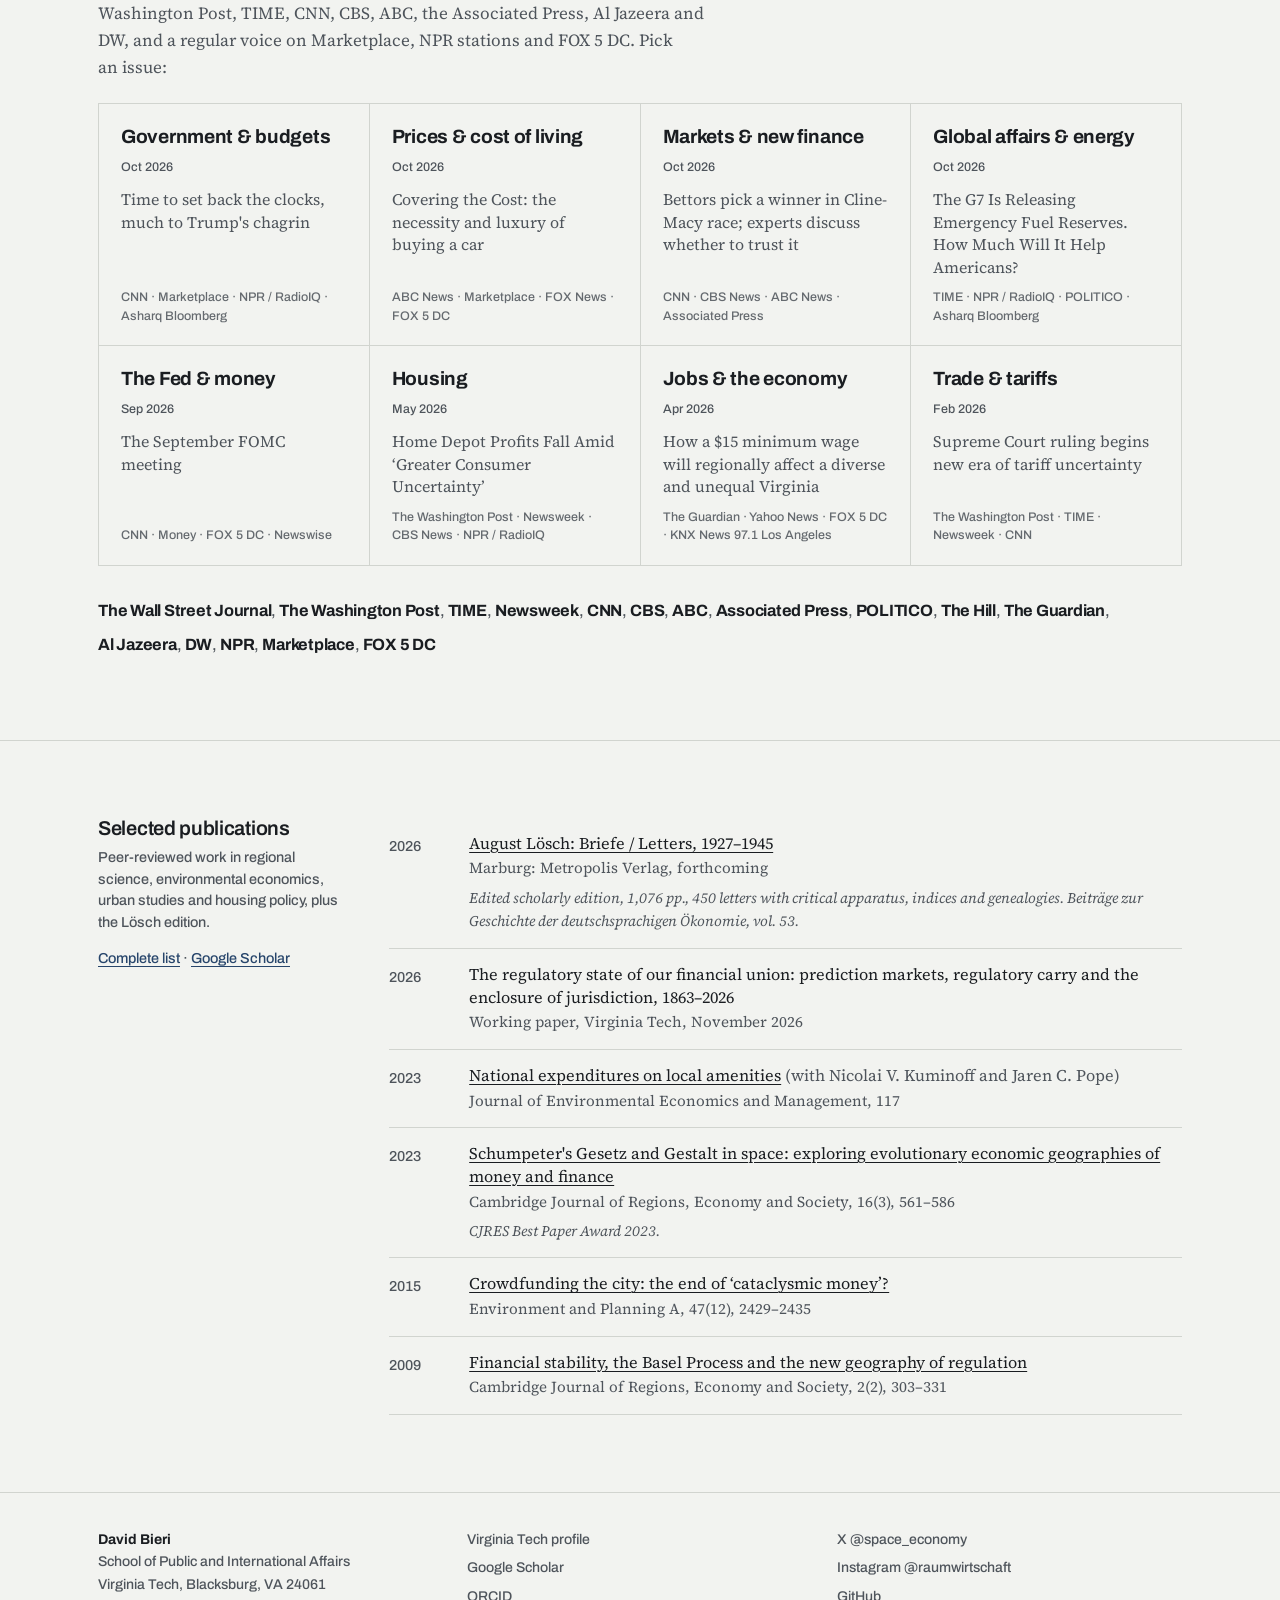
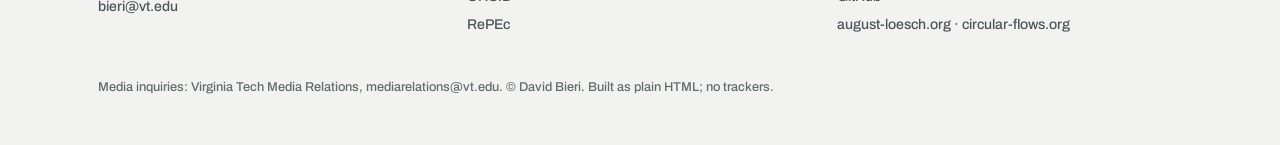
==== commit 01c65131: "Polish group from the 18 Nov design review Follows the skills' own guidance where it fits CLAUDE.md " ====
--- a/index.html
+++ b/index.html
@@ -101,13 +101,13 @@
   </div>
 </section>
 
-<div class="wire" aria-label="Latest appearances">
+<section class="wire" aria-label="Latest appearances">
   <div class="wrap">
     <span class="tag">Latest</span>
     <ul id="wire-list"></ul>
-    <a class="wire-all" href="media.html">All coverage <span aria-hidden="true">&rarr;</span></a>
+    <a class="wire-all" href="media.html">All coverage</a>
   </div>
-</div>
+</section>
 
 <section class="section">
   <div class="wrap cols">
@@ -131,9 +131,9 @@
 <section class="section">
   <div class="wrap">
     <div class="section-head"><h2>In the news</h2><a class="more" href="media.html">All coverage</a></div>
-    <p class="muted" style="margin-bottom:22px">Commentary on economic policy for The Wall Street Journal, The Washington Post, TIME, CNN, CBS, ABC, the Associated Press, Al Jazeera and DW, and a regular voice on Marketplace, NPR stations and FOX 5 DC. Pick an issue:</p>
+    <p class="muted section-lede">Commentary on economic policy for The Wall Street Journal, The Washington Post, TIME, CNN, CBS, ABC, the Associated Press, Al Jazeera and DW, and a regular voice on Marketplace, NPR stations and FOX 5 DC. Pick an issue:</p>
     <div class="tiles" id="issue-tiles"></div>
-    <div id="band-home" style="margin-top:28px"></div>
+    <div id="band-home" class="band-home"></div>
   </div>
 </section>
 
@@ -151,7 +151,7 @@
 <footer class="site-foot">
   <div class="wrap">
     <div>
-      <b class="sans" style="color:var(--ink)">David Bieri</b><br>
+      <b class="sans foot-name">David Bieri</b><br>
       School of Public and International Affairs<br>Virginia Tech, Blacksburg, VA 24061<br>
       <a href="mailto:bieri@vt.edu">bieri@vt.edu</a>
     </div>
--- a/assets/css/main.css
+++ b/assets/css/main.css
@@ -47,7 +47,12 @@
 a { color: var(--link); text-decoration: underline; text-decoration-thickness: 1px; text-underline-offset: 3px; }
 a:hover { color: var(--ink); }
 :focus-visible { outline: 2px solid var(--red); outline-offset: 3px; }
-h1,h2,h3,h4 { font-family: var(--sans); font-weight: 600; letter-spacing: -0.015em; line-height: 1.08; margin: 0 0 .5em; }
+h1,h2,h3,h4 { font-family: var(--sans); font-weight: 600; letter-spacing: -0.015em; line-height: 1.08; margin: 0 0 .5em; text-wrap: balance; }
+p, li { text-wrap: pretty; } /* no single-word last lines where the browser supports it */
+::selection { background: var(--ink); color: var(--paper); }
+:root { accent-color: var(--red); }
+.sr-only { position: absolute; width: 1px; height: 1px; padding: 0; margin: -1px; overflow: hidden; clip: rect(0 0 0 0); white-space: nowrap; border: 0; }
+@media (max-height: 500px) { header.site-head .wrap { min-height: 48px; } header.site-head .nav { top: 48px; } } /* phones in landscape */
 h1 { font-size: clamp(2.4rem, 6vw, 4.6rem); font-weight: 700; letter-spacing: -0.03em; }
 h2 { font-size: clamp(1.5rem, 2.8vw, 2.1rem); }
 h3 { font-size: 1.15rem; }
@@ -69,7 +74,7 @@
 .nav a:hover { color: var(--ink); background: var(--paper-2); }
 .nav a[aria-current="page"] { color: var(--ink); box-shadow: inset 0 -2px 0 var(--red); border-radius: 0; }
 .nav-toggle { display: none; }
-@media (max-width: 720px) {
+@media (max-width: 900px) { /* "CV (PDF)" made the seven links wrap below 900px; phones in landscape get the menu */
   .nav-toggle { display: inline-flex; align-items: center; gap: 8px; font-family: var(--sans); font-size: .9rem; background: none; border: 1px solid var(--rule); color: var(--ink); padding: 8px 14px; min-height: 44px; border-radius: 3px; cursor: pointer; }
   .nav { display: none; position: absolute; left: 0; right: 0; top: 60px; background: var(--paper); border-bottom: 1px solid var(--rule); padding: 8px var(--gutter) 14px; flex-direction: column; }
   .nav a { padding: 12px 10px; } /* 44px rows */
@@ -147,27 +152,29 @@
 .card .title { font-size: 1.02rem; line-height: 1.35; }
 .card .title a { color: var(--ink); text-decoration: none; }
 .card .title a:hover { text-decoration: underline; }
-.card .quote { font-style: italic; color: var(--ink-2); font-size: .95rem; line-height: 1.45; border-left: 2px solid var(--red); padding-left: 12px; margin: 4px 0 0; }
+.card .quote { font-style: italic; color: var(--ink-2); font-size: .95rem; line-height: 1.45; border-left: 1px solid var(--red); padding-left: 12px; margin: 4px 0 0; }
 .card .meta { margin-top: auto; padding-top: 8px; }
 
-/* Outlet wall: monochrome wordmarks */
-.outlets { list-style: none; margin: 0; padding: 0; display: grid; grid-template-columns: repeat(auto-fill, minmax(150px, 1fr)); gap: 1px; background: var(--rule); border: 1px solid var(--rule); }
-.outlets li { background: var(--paper); display: grid; place-items: center; padding: 18px 16px; min-height: 76px; color: var(--ink); }
-.outlets img { width: 100%; max-width: 140px; height: 30px; object-fit: contain; opacity: .9; }
-@media (prefers-color-scheme: dark) { .outlets img, .card-logo, .wire img { filter: invert(1) hue-rotate(180deg); } }
 .card .outlet { display: flex; align-items: center; gap: 10px; }
-.card-logo { height: 26px; width: auto; max-width: 150px; margin-left: -6px; }
 .card .outlet-name { font-family: var(--sans); font-weight: 700; font-size: .95rem; }
 .nolink { color: var(--ink); }
 audio { display: block; width: 100%; max-width: 420px; margin-top: 8px; height: 32px; }
 
-/* Stats strip */
-.stats { display: grid; grid-template-columns: repeat(auto-fit, minmax(160px, 1fr)); border: 1px solid var(--rule); margin: 0 0 36px; }
-.stat { padding: 18px 20px; border-right: 1px solid var(--rule); }
-.stat:last-child { border-right: 0; }
-.stat b { display: block; font-family: var(--sans); font-size: 2rem; font-weight: 700; letter-spacing: -0.03em; line-height: 1; }
-.stat span { font-family: var(--sans); font-size: .85rem; color: var(--ink-2); }
-@media (max-width: 560px) { .stat { border-right: 0; border-bottom: 1px solid var(--rule); } .stat:last-child { border-bottom: 0; } }
+/* Teaching: the figures in the sentence they prove, and the quotes as a list */
+.facts { font-size: 1.08rem; max-width: 62ch; margin-bottom: 40px; }
+.h2-tight { margin-bottom: 16px; }
+.quote-list { list-style: none; margin: 0; padding: 0; display: grid; grid-template-columns: repeat(auto-fit, minmax(min(420px, 100%), 1fr)); gap: 0 48px; border-top: 1px solid var(--rule); }
+.quote-list li { padding: 18px 0 20px; border-bottom: 1px solid var(--rule); }
+.quote-list .quote { font-style: italic; color: var(--ink-2); line-height: 1.45; border-left: 1px solid var(--red); padding-left: 12px; margin: 0 0 8px; max-width: 52ch; }
+.gap-sm { margin-top: 24px; }
+.h3-gap { margin-top: 32px; }
+.plain-list { list-style: none; margin: 0 0 12px; padding: 0; }
+.plain-list li { padding: 6px 0; border-bottom: 1px solid var(--rule); }
+.plain-list b { font-family: var(--sans); font-weight: 600; }
+.section-lede { margin-bottom: 22px; }
+.band-home { margin-top: 28px; }
+.foot-name { color: var(--ink); }
+.filters .search { margin-left: 0; }
 
 /* Filters + list */
 .filters { display: flex; flex-wrap: wrap; gap: 8px; align-items: center; margin-bottom: 22px; font-family: var(--sans); }
@@ -274,17 +281,16 @@
 /* Phones: rem is 16px while the body is 17px, so the apparatus sizes bottom out at 14px here */
 @media (max-width: 640px) {
   .meta, .row .d, .row .k, .row .k .fmt, .fmt, .wire .w-meta, .wire .tag, .tile .when, .tile .outs, .timeline .when, .site-foot .fine,
-  .band-panel .when, .kicker, .intro .updated, .portrait figcaption, .wm, .transcript, .player .watch { font-size: .875rem; }
+  .band-panel .when, .intro .updated, .portrait figcaption, .wm, .transcript, .player .watch { font-size: .875rem; }
 }
 .archive-more { display: flex; justify-content: center; margin-top: 24px; }
 .chip.place[aria-pressed="true"] { background: var(--red); border-color: var(--red); color: var(--paper); } /* paper on red: 5.0 light, 5.3 dark; #fff failed in dark mode */
 
 .news-lead { display: grid; grid-template-columns: minmax(0, 1.7fr) minmax(260px, 1fr); gap: clamp(24px, 4vw, 56px); padding: 30px 0 40px; border-top: 2px solid var(--ink); }
-.kicker { font-family: var(--sans); font-size: .82rem; font-weight: 600; color: var(--red); margin-bottom: 14px; }
 .lead-title { font-family: var(--serif); font-weight: 600; font-size: clamp(1.9rem, 4.2vw, 3.2rem); line-height: 1.08; letter-spacing: -0.015em; max-width: 22ch; margin: 0 0 18px; }
 .lead-title a, .also .t a, .ncard .t a { color: var(--ink); text-decoration: none; }
 .lead-title a:hover, .also .t a:hover, .ncard .t a:hover { text-decoration: underline; text-decoration-thickness: 1px; }
-.lead-item .q, .ncard .q { font-style: italic; color: var(--ink-2); line-height: 1.45; border-left: 2px solid var(--red); padding-left: 12px; margin: 0 0 16px; max-width: 52ch; }
+.lead-item .q, .ncard .q { font-style: italic; color: var(--ink-2); line-height: 1.45; border-left: 1px solid var(--red); padding-left: 12px; margin: 0 0 16px; max-width: 52ch; }
 .lead-item .meta { display: flex; flex-wrap: wrap; align-items: center; gap: 10px; font-size: .9rem; }
 .also { border-left: 1px solid var(--rule); padding-left: clamp(20px, 3vw, 32px); }
 .also h3 { font-size: .85rem; font-weight: 600; color: var(--ink-2); margin: 0 0 4px; }
@@ -324,9 +330,7 @@
 .tile { background: var(--paper); padding: 22px 22px 20px; display: flex; flex-direction: column; gap: 10px; text-decoration: none; color: var(--ink); transition: background .15s var(--ease); }
 .tile:hover { background: var(--paper-2); color: var(--ink); }
 .tile .name { font-family: var(--sans); font-weight: 700; font-size: 1.2rem; letter-spacing: -0.015em; line-height: 1.15; display: flex; justify-content: space-between; gap: 10px; }
-.tile .name::after { content: "→"; color: var(--ink-3); transition: transform .15s var(--ease), color .15s; }
-.tile:hover .name::after { color: var(--red); transform: translateX(3px); }
-.tile .when { font-family: var(--sans); font-size: .78rem; font-weight: 600; color: var(--red); }
+.tile .when { font-family: var(--sans); font-size: .78rem; font-weight: 500; color: var(--ink-2); }
 .tile .head { font-size: 1rem; line-height: 1.4; color: var(--ink-2); }
 .tile .outs { margin-top: auto; font-family: var(--sans); font-size: .78rem; line-height: 1.5; color: var(--ink-3); }
 
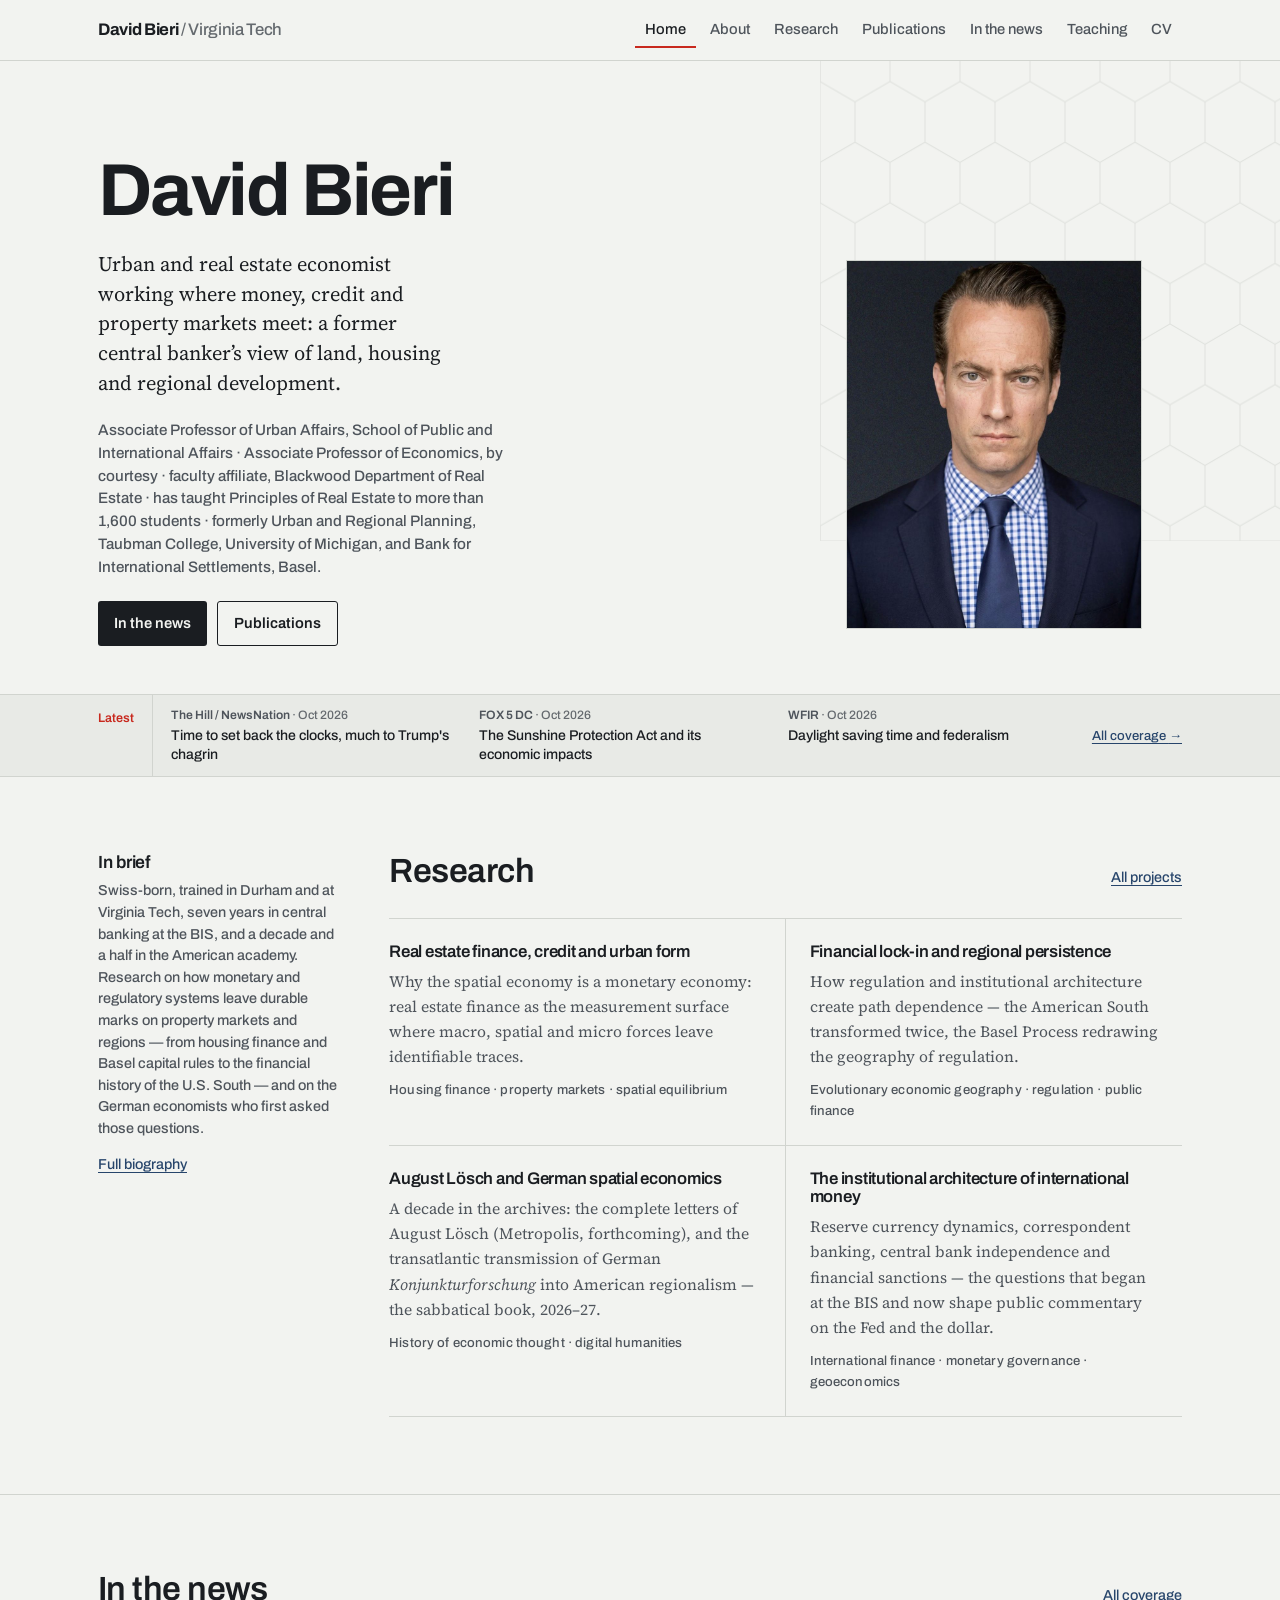
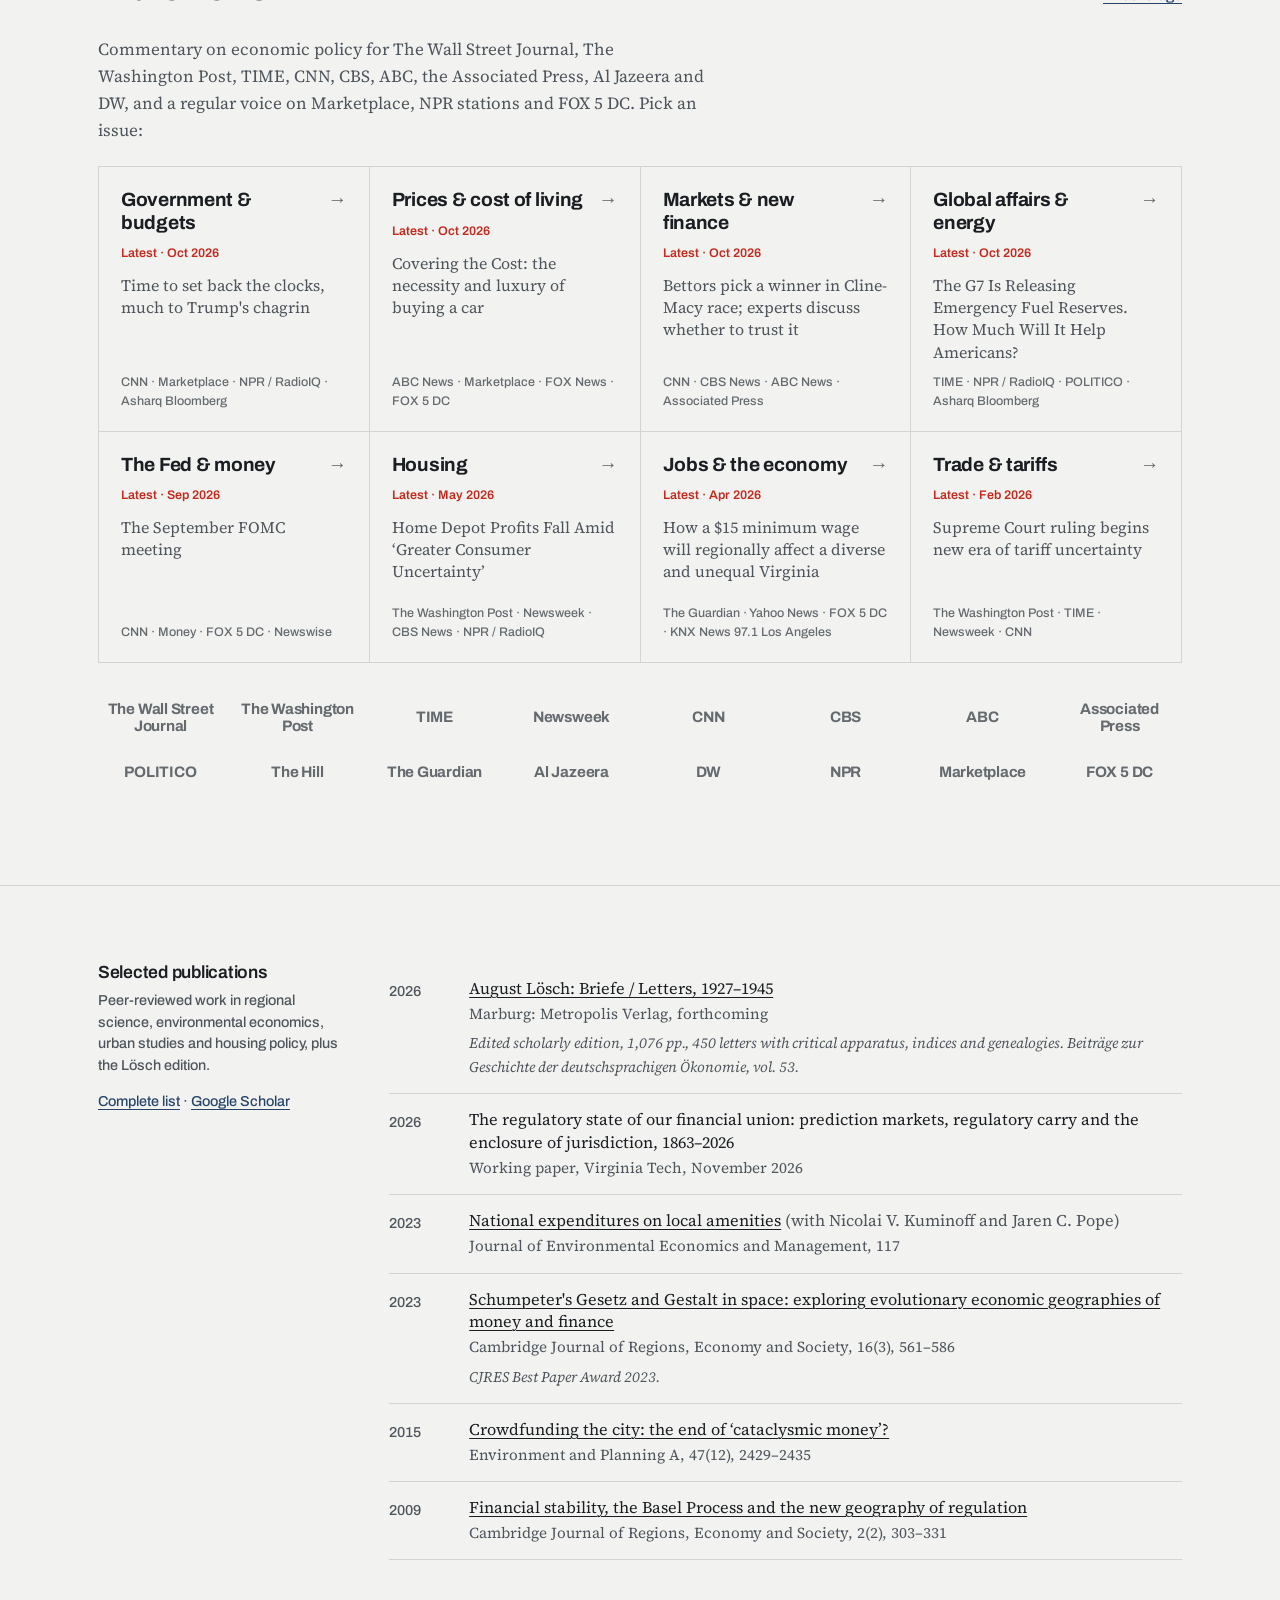
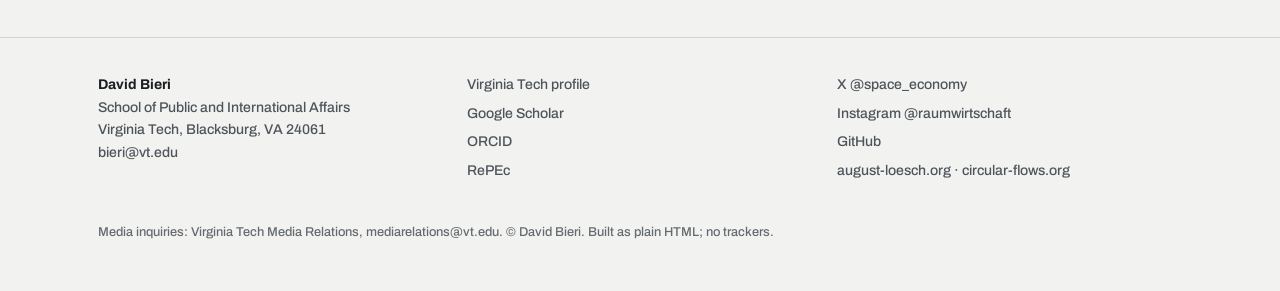
==== commit 7e5e5361: "Merge pull request #27 from david-bieri/claude/kind-tesla-oot1e5-must-fix Must-fix group from the 18" ====
--- a/index.html
+++ b/index.html
@@ -21,11 +21,7 @@
 <meta name="twitter:image" content="https://www.david-bieri.com/assets/images/og.jpg">
 <link rel="preload" href="assets/fonts/source-serif-4-latin.woff2" as="font" type="font/woff2" crossorigin>
 <link rel="preload" href="assets/fonts/archivo-latin.woff2" as="font" type="font/woff2" crossorigin>
-<link rel="preload" href="assets/data/media-home.js" as="script">
-<link rel="preload" href="assets/images/headshot.jpg" as="image" fetchpriority="high">
-<link rel="icon" href="assets/images/icon.svg" type="image/svg+xml">
-<link rel="icon" href="assets/images/icon-32.png" sizes="32x32" type="image/png">
-<link rel="apple-touch-icon" href="assets/images/apple-touch-icon.png">
+<link rel="preload" href="assets/data/media.js" as="script">
 <link rel="stylesheet" href="assets/css/main.css">
 <script type="application/ld+json">
 {
@@ -72,7 +68,7 @@
       <a href="publications.html">Publications</a>
       <a href="media.html">In the news</a>
       <a href="teaching.html">Teaching</a>
-      <a href="assets/docs/CV_DSBieri.pdf">CV (PDF)</a>
+      <a href="assets/docs/CV_DSBieri.pdf">CV</a>
     </nav>
   </div>
 </header>
@@ -88,7 +84,7 @@
     <div>
       <h1>David Bieri</h1>
       <p class="lede">Urban and real estate economist working where money, credit and property markets meet: a former central banker’s view of land, housing and regional development.</p>
-      <p class="roles">Associate Professor of Urban Affairs, School of Public and International Affairs, Virginia Tech · Associate Professor of Economics, by courtesy · faculty affiliate, Blackwood Department of Real Estate</p>
+      <p class="roles">Associate Professor of Urban Affairs, School of Public and International Affairs · Associate Professor of Economics, by courtesy · faculty affiliate, Blackwood Department of Real Estate · has taught Principles of Real Estate to more than 1,600 students · formerly Urban and Regional Planning, Taubman College, University of Michigan, and Bank for International Settlements, Basel.</p>
       <div class="btnrow">
         <a class="btn" href="media.html">In the news</a>
         <a class="btn ghost" href="publications.html">Publications</a>
@@ -96,18 +92,18 @@
     </div>
     <figure class="portrait">
       <div class="fallback" aria-hidden="true">DB</div>
-      <img src="assets/images/headshot.jpg" alt="David Bieri" width="920" height="1150" fetchpriority="high" onerror="this.remove()">
+      <img src="assets/images/headshot.jpg" alt="David Bieri" onerror="this.remove()">
     </figure>
   </div>
 </section>
 
-<section class="wire" aria-label="Latest appearances">
+<div class="wire" aria-label="Latest appearances">
   <div class="wrap">
     <span class="tag">Latest</span>
     <ul id="wire-list"></ul>
-    <a class="wire-all" href="media.html">All coverage</a>
+    <a class="wire-all" href="media.html">All coverage <span aria-hidden="true">&rarr;</span></a>
   </div>
-</section>
+</div>
 
 <section class="section">
   <div class="wrap cols">
@@ -131,9 +127,9 @@
 <section class="section">
   <div class="wrap">
     <div class="section-head"><h2>In the news</h2><a class="more" href="media.html">All coverage</a></div>
-    <p class="muted section-lede">Commentary on economic policy for The Wall Street Journal, The Washington Post, TIME, CNN, CBS, ABC, the Associated Press, Al Jazeera and DW, and a regular voice on Marketplace, NPR stations and FOX 5 DC. Pick an issue:</p>
+    <p class="muted" style="margin-bottom:22px">Commentary on economic policy for The Wall Street Journal, The Washington Post, TIME, CNN, CBS, ABC, the Associated Press, Al Jazeera and DW, and a regular voice on Marketplace, NPR stations and FOX 5 DC. Pick an issue:</p>
     <div class="tiles" id="issue-tiles"></div>
-    <div id="band-home" class="band-home"></div>
+    <div id="band-home" style="margin-top:28px"></div>
   </div>
 </section>
 
@@ -151,7 +147,7 @@
 <footer class="site-foot">
   <div class="wrap">
     <div>
-      <b class="sans foot-name">David Bieri</b><br>
+      <b class="sans" style="color:var(--ink)">David Bieri</b><br>
       School of Public and International Affairs<br>Virginia Tech, Blacksburg, VA 24061<br>
       <a href="mailto:bieri@vt.edu">bieri@vt.edu</a>
     </div>
@@ -171,7 +167,7 @@
   </div>
 </footer>
 
-<script src="assets/data/media-home.js"></script>
+<script src="assets/data/media.js"></script>
 <script src="assets/data/publications.js"></script>
 <script src="assets/js/site.js"></script>
 </body>
--- a/assets/css/main.css
+++ b/assets/css/main.css
@@ -47,12 +47,7 @@
 a { color: var(--link); text-decoration: underline; text-decoration-thickness: 1px; text-underline-offset: 3px; }
 a:hover { color: var(--ink); }
 :focus-visible { outline: 2px solid var(--red); outline-offset: 3px; }
-h1,h2,h3,h4 { font-family: var(--sans); font-weight: 600; letter-spacing: -0.015em; line-height: 1.08; margin: 0 0 .5em; text-wrap: balance; }
-p, li { text-wrap: pretty; } /* no single-word last lines where the browser supports it */
-::selection { background: var(--ink); color: var(--paper); }
-:root { accent-color: var(--red); }
-.sr-only { position: absolute; width: 1px; height: 1px; padding: 0; margin: -1px; overflow: hidden; clip: rect(0 0 0 0); white-space: nowrap; border: 0; }
-@media (max-height: 500px) { header.site-head .wrap { min-height: 48px; } header.site-head .nav { top: 48px; } } /* phones in landscape */
+h1,h2,h3,h4 { font-family: var(--sans); font-weight: 600; letter-spacing: -0.015em; line-height: 1.08; margin: 0 0 .5em; }
 h1 { font-size: clamp(2.4rem, 6vw, 4.6rem); font-weight: 700; letter-spacing: -0.03em; }
 h2 { font-size: clamp(1.5rem, 2.8vw, 2.1rem); }
 h3 { font-size: 1.15rem; }
@@ -74,7 +69,7 @@
 .nav a:hover { color: var(--ink); background: var(--paper-2); }
 .nav a[aria-current="page"] { color: var(--ink); box-shadow: inset 0 -2px 0 var(--red); border-radius: 0; }
 .nav-toggle { display: none; }
-@media (max-width: 900px) { /* "CV (PDF)" made the seven links wrap below 900px; phones in landscape get the menu */
+@media (max-width: 720px) {
   .nav-toggle { display: inline-flex; align-items: center; gap: 8px; font-family: var(--sans); font-size: .9rem; background: none; border: 1px solid var(--rule); color: var(--ink); padding: 8px 14px; min-height: 44px; border-radius: 3px; cursor: pointer; }
   .nav { display: none; position: absolute; left: 0; right: 0; top: 60px; background: var(--paper); border-bottom: 1px solid var(--rule); padding: 8px var(--gutter) 14px; flex-direction: column; }
   .nav a { padding: 12px 10px; } /* 44px rows */
@@ -133,13 +128,13 @@
 .section-head a.more { font-family: var(--sans); font-size: .9rem; }
 .cols { display: grid; grid-template-columns: 240px 1fr; gap: clamp(24px, 4vw, 64px); }
 .cols > aside { font-family: var(--sans); font-size: .9rem; color: var(--ink-2); line-height: 1.5; }
-.cols > aside h2 { color: var(--ink); font-size: 1.25rem; margin-bottom: 8px; }
+.cols > aside h2 { color: var(--ink); font-size: 1.1rem; margin-bottom: 8px; }
 @media (max-width: 760px) { .cols { grid-template-columns: 1fr; } }
 
 /* Research threads */
 .threads { display: grid; grid-template-columns: repeat(auto-fit, minmax(260px, 1fr)); gap: 0; border-top: 1px solid var(--rule); }
 .thread { padding: 24px 24px 24px 0; border-bottom: 1px solid var(--rule); }
-.thread h3 { font-size: 1.15rem; margin-bottom: 8px; }
+.thread h3 { font-size: 1.05rem; margin-bottom: 8px; }
 .thread p { font-size: .98rem; color: var(--ink-2); margin: 0; }
 .thread .meta { margin-top: 10px; }
 @media (min-width: 761px) { .threads { grid-template-columns: 1fr 1fr; } .thread:nth-child(odd) { border-right: 1px solid var(--rule); } .thread:nth-child(even) { padding-left: 24px; } }
@@ -147,34 +142,32 @@
 /* Media cards ----------------------------------------------------- */
 .featured { display: grid; grid-template-columns: repeat(auto-fill, minmax(min(280px, 100%), 1fr)); gap: 0; border-top: 1px solid var(--rule); border-left: 1px solid var(--rule); }
 .featured .card { border-right: 1px solid var(--rule); border-bottom: 1px solid var(--rule); }
-.card { background: var(--paper); padding: 22px 22px 26px; display: flex; flex-direction: column; gap: 10px; }
+.card { background: var(--paper); padding: 22px 22px 26px; display: flex; flex-direction: column; gap: 10px; min-height: 220px; }
 .card .outlet { font-family: var(--sans); font-weight: 700; font-size: 1.05rem; letter-spacing: -0.01em; }
 .card .title { font-size: 1.02rem; line-height: 1.35; }
 .card .title a { color: var(--ink); text-decoration: none; }
 .card .title a:hover { text-decoration: underline; }
-.card .quote { font-style: italic; color: var(--ink-2); font-size: .95rem; line-height: 1.45; border-left: 1px solid var(--red); padding-left: 12px; margin: 4px 0 0; }
+.card .quote { font-style: italic; color: var(--ink-2); font-size: .95rem; line-height: 1.45; border-left: 2px solid var(--red); padding-left: 12px; margin: 4px 0 0; }
 .card .meta { margin-top: auto; padding-top: 8px; }
 
+/* Outlet wall: monochrome wordmarks */
+.outlets { list-style: none; margin: 0; padding: 0; display: grid; grid-template-columns: repeat(auto-fill, minmax(150px, 1fr)); gap: 1px; background: var(--rule); border: 1px solid var(--rule); }
+.outlets li { background: var(--paper); display: grid; place-items: center; padding: 18px 16px; min-height: 76px; color: var(--ink); }
+.outlets img { width: 100%; max-width: 140px; height: 30px; object-fit: contain; opacity: .9; }
+@media (prefers-color-scheme: dark) { .outlets img, .card-logo, .wire img { filter: invert(1) hue-rotate(180deg); } }
 .card .outlet { display: flex; align-items: center; gap: 10px; }
+.card-logo { height: 26px; width: auto; max-width: 150px; margin-left: -6px; }
 .card .outlet-name { font-family: var(--sans); font-weight: 700; font-size: .95rem; }
 .nolink { color: var(--ink); }
 audio { display: block; width: 100%; max-width: 420px; margin-top: 8px; height: 32px; }
 
-/* Teaching: the figures in the sentence they prove, and the quotes as a list */
-.facts { font-size: 1.08rem; max-width: 62ch; margin-bottom: 40px; }
-.h2-tight { margin-bottom: 16px; }
-.quote-list { list-style: none; margin: 0; padding: 0; display: grid; grid-template-columns: repeat(auto-fit, minmax(min(420px, 100%), 1fr)); gap: 0 48px; border-top: 1px solid var(--rule); }
-.quote-list li { padding: 18px 0 20px; border-bottom: 1px solid var(--rule); }
-.quote-list .quote { font-style: italic; color: var(--ink-2); line-height: 1.45; border-left: 1px solid var(--red); padding-left: 12px; margin: 0 0 8px; max-width: 52ch; }
-.gap-sm { margin-top: 24px; }
-.h3-gap { margin-top: 32px; }
-.plain-list { list-style: none; margin: 0 0 12px; padding: 0; }
-.plain-list li { padding: 6px 0; border-bottom: 1px solid var(--rule); }
-.plain-list b { font-family: var(--sans); font-weight: 600; }
-.section-lede { margin-bottom: 22px; }
-.band-home { margin-top: 28px; }
-.foot-name { color: var(--ink); }
-.filters .search { margin-left: 0; }
+/* Stats strip */
+.stats { display: grid; grid-template-columns: repeat(auto-fit, minmax(160px, 1fr)); border: 1px solid var(--rule); margin: 0 0 36px; }
+.stat { padding: 18px 20px; border-right: 1px solid var(--rule); }
+.stat:last-child { border-right: 0; }
+.stat b { display: block; font-family: var(--sans); font-size: 2rem; font-weight: 700; letter-spacing: -0.03em; line-height: 1; }
+.stat span { font-family: var(--sans); font-size: .85rem; color: var(--ink-2); }
+@media (max-width: 560px) { .stat { border-right: 0; border-bottom: 1px solid var(--rule); } .stat:last-child { border-bottom: 0; } }
 
 /* Filters + list */
 .filters { display: flex; flex-wrap: wrap; gap: 8px; align-items: center; margin-bottom: 22px; font-family: var(--sans); }
@@ -195,13 +188,7 @@
 .row .q { font-style: italic; color: var(--ink-2); font-size: .92rem; margin-top: 4px; }
 .row .k { font-family: var(--sans); font-size: .78rem; color: var(--ink-3); white-space: nowrap; }
 .row.hidden { display: none; }
-@media (max-width: 640px) {
-  .row { grid-template-columns: 1fr; gap: 4px; }
-  .row .k { display: flex; flex-wrap: wrap; gap: 4px 10px; align-items: center; white-space: normal; margin-top: 4px; } /* keep the verb and the issue on phones */
-  .row .k br { display: none; }
-}
-.row > div:nth-child(2) { max-width: 78ch; }
-.pub > div { max-width: 78ch; }
+@media (max-width: 640px) { .row { grid-template-columns: 1fr; gap: 4px; } .row .k { display: none; } }
 .empty { padding: 28px 0; color: var(--ink-2); font-family: var(--sans); }
 
 /* Publications */
@@ -253,11 +240,10 @@
 .fmt svg { width: 14px; height: 14px; flex: none; }
 .intro .updated { display: block; margin-top: 8px; min-height: 1.4em; font-family: var(--sans); font-size: .82rem; color: var(--ink-3); } /* min-height: the text arrives with media.js */
 /* Space for what the script renders, so the page does not shift when media.js arrives (measured heights) */
-#band { min-height: 262px; }
-#band-home { min-height: 69px; }
-#lead { min-height: 560px; }
-@media (max-width: 640px) { #band { min-height: 520px; } #band-home { min-height: 171px; } #lead { min-height: 840px; } }
-@media (max-width: 340px) { #band { min-height: 596px; } #band-home { min-height: 206px; } #lead { min-height: 880px; } }
+#band { min-height: 270px; }
+#band-home { min-height: 118px; }
+#lead { min-height: 420px; }
+@media (max-width: 640px) { #band { min-height: 540px; } #band-home { min-height: 200px; } #lead { min-height: 600px; } }
 .issue-bar { display: flex; flex-wrap: wrap; gap: 8px; align-items: center; margin: 0 0 28px; font-family: var(--sans); }
 .issue-strip, .issue-pins { display: contents; }
 .issue-bar .chip { font-size: .9rem; padding: 8px 14px; min-height: 38px; }
@@ -278,19 +264,14 @@
   .player .watch { min-height: 44px; }
 }
 .mark { min-height: 44px; }
-/* Phones: rem is 16px while the body is 17px, so the apparatus sizes bottom out at 14px here */
-@media (max-width: 640px) {
-  .meta, .row .d, .row .k, .row .k .fmt, .fmt, .wire .w-meta, .wire .tag, .tile .when, .tile .outs, .timeline .when, .site-foot .fine,
-  .band-panel .when, .intro .updated, .portrait figcaption, .wm, .transcript, .player .watch { font-size: .875rem; }
-}
-.archive-more { display: flex; justify-content: center; margin-top: 24px; }
 .chip.place[aria-pressed="true"] { background: var(--red); border-color: var(--red); color: var(--paper); } /* paper on red: 5.0 light, 5.3 dark; #fff failed in dark mode */
 
 .news-lead { display: grid; grid-template-columns: minmax(0, 1.7fr) minmax(260px, 1fr); gap: clamp(24px, 4vw, 56px); padding: 30px 0 40px; border-top: 2px solid var(--ink); }
+.kicker { font-family: var(--sans); font-size: .82rem; font-weight: 600; color: var(--red); margin-bottom: 14px; }
 .lead-title { font-family: var(--serif); font-weight: 600; font-size: clamp(1.9rem, 4.2vw, 3.2rem); line-height: 1.08; letter-spacing: -0.015em; max-width: 22ch; margin: 0 0 18px; }
 .lead-title a, .also .t a, .ncard .t a { color: var(--ink); text-decoration: none; }
 .lead-title a:hover, .also .t a:hover, .ncard .t a:hover { text-decoration: underline; text-decoration-thickness: 1px; }
-.lead-item .q, .ncard .q { font-style: italic; color: var(--ink-2); line-height: 1.45; border-left: 1px solid var(--red); padding-left: 12px; margin: 0 0 16px; max-width: 52ch; }
+.lead-item .q, .ncard .q { font-style: italic; color: var(--ink-2); line-height: 1.45; border-left: 2px solid var(--red); padding-left: 12px; margin: 0 0 16px; max-width: 52ch; }
 .lead-item .meta { display: flex; flex-wrap: wrap; align-items: center; gap: 10px; font-size: .9rem; }
 .also { border-left: 1px solid var(--rule); padding-left: clamp(20px, 3vw, 32px); }
 .also h3 { font-size: .85rem; font-weight: 600; color: var(--ink-2); margin: 0 0 4px; }
@@ -316,7 +297,7 @@
 .air .t a:hover { text-decoration: underline; text-decoration-thickness: 1px; }
 .air .meta { display: flex; flex-wrap: wrap; align-items: center; gap: 8px; font-size: .85rem; }
 .news-grid { display: grid; grid-template-columns: repeat(auto-fill, minmax(min(260px, 100%), 1fr)); gap: 1px; background: var(--rule); border: 1px solid var(--rule); }
-.ncard { background: var(--paper); padding: 20px 22px 22px; display: flex; flex-direction: column; gap: 10px; }
+.ncard { background: var(--paper); padding: 20px 22px 22px; display: flex; flex-direction: column; gap: 10px; min-height: 190px; }
 .ncard .t { font-size: 1.12rem; line-height: 1.3; }
 .ncard .q { font-size: .93rem; margin: 0; }
 .ncard .meta { margin-top: auto; padding-top: 6px; }
@@ -327,10 +308,12 @@
 
 /* Issue tiles (home page) */
 .tiles { display: grid; grid-template-columns: repeat(auto-fill, minmax(min(250px, 100%), 1fr)); gap: 1px; background: var(--rule); border: 1px solid var(--rule); }
-.tile { background: var(--paper); padding: 22px 22px 20px; display: flex; flex-direction: column; gap: 10px; text-decoration: none; color: var(--ink); transition: background .15s var(--ease); }
+.tile { background: var(--paper); padding: 22px 22px 20px; display: flex; flex-direction: column; gap: 10px; min-height: 230px; text-decoration: none; color: var(--ink); transition: background .15s var(--ease); }
 .tile:hover { background: var(--paper-2); color: var(--ink); }
 .tile .name { font-family: var(--sans); font-weight: 700; font-size: 1.2rem; letter-spacing: -0.015em; line-height: 1.15; display: flex; justify-content: space-between; gap: 10px; }
-.tile .when { font-family: var(--sans); font-size: .78rem; font-weight: 500; color: var(--ink-2); }
+.tile .name::after { content: "→"; color: var(--ink-3); transition: transform .15s var(--ease), color .15s; }
+.tile:hover .name::after { color: var(--red); transform: translateX(3px); }
+.tile .when { font-family: var(--sans); font-size: .78rem; font-weight: 600; color: var(--red); }
 .tile .head { font-size: 1rem; line-height: 1.4; color: var(--ink-2); }
 .tile .outs { margin-top: auto; font-family: var(--sans); font-size: .78rem; line-height: 1.5; color: var(--ink-3); }
 
@@ -351,15 +334,7 @@
 .band-panel .t a, .band-panel .t .nolink { color: var(--ink); text-decoration: none; }
 .band-panel .t a:hover { text-decoration: underline; }
 .band-panel .all { font-family: var(--sans); font-size: .85rem; white-space: nowrap; }
-.band-also { margin: 16px 0 0; max-width: 95ch; font-family: var(--sans); font-size: .82rem; line-height: 1.6; color: var(--ink-2); }
-/* While every band slot is a placeholder, the names run as one wrapped line in the site's own type instead of a grid of grey names */
-.band-marks.all-wm { display: block; font-family: var(--sans); font-size: 1.02rem; line-height: 2.1; color: var(--ink-2); }
-.band-marks.all-wm .mark { display: inline; padding: 6px 0; min-height: 0; color: var(--ink); }
-.band-marks.all-wm .mark:not(:last-child)::after { content: ", "; font-weight: 400; color: var(--ink-2); }
-.band-marks.all-wm .mk, .band-marks.all-wm .wm { display: inline; font-size: inherit; line-height: inherit; text-align: left; white-space: nowrap; }
-.band-marks.all-wm .mark:hover .wm, .band-marks.all-wm .mark:focus-visible .wm { color: var(--red); }
-.band-marks.all-wm .mark[aria-current="true"] { box-shadow: none; }
-.band-marks.all-wm .mark[aria-current="true"] .wm { box-shadow: inset 0 -2px 0 var(--red); }
+.band-also { margin: 16px 0 0; max-width: none; font-family: var(--sans); font-size: .82rem; line-height: 1.6; color: var(--ink-2); }
 .band-also b { color: var(--ink); font-weight: 600; }
 .coverage { padding: clamp(22px, 3vw, 32px) 0; border-bottom: 1px solid var(--rule); }
 @media (max-width: 640px) { .band-marks { grid-template-columns: repeat(4, minmax(0, 1fr)); gap: 0 6px; } .wm { font-size: .76rem; } .band-panel .all { white-space: normal; } }
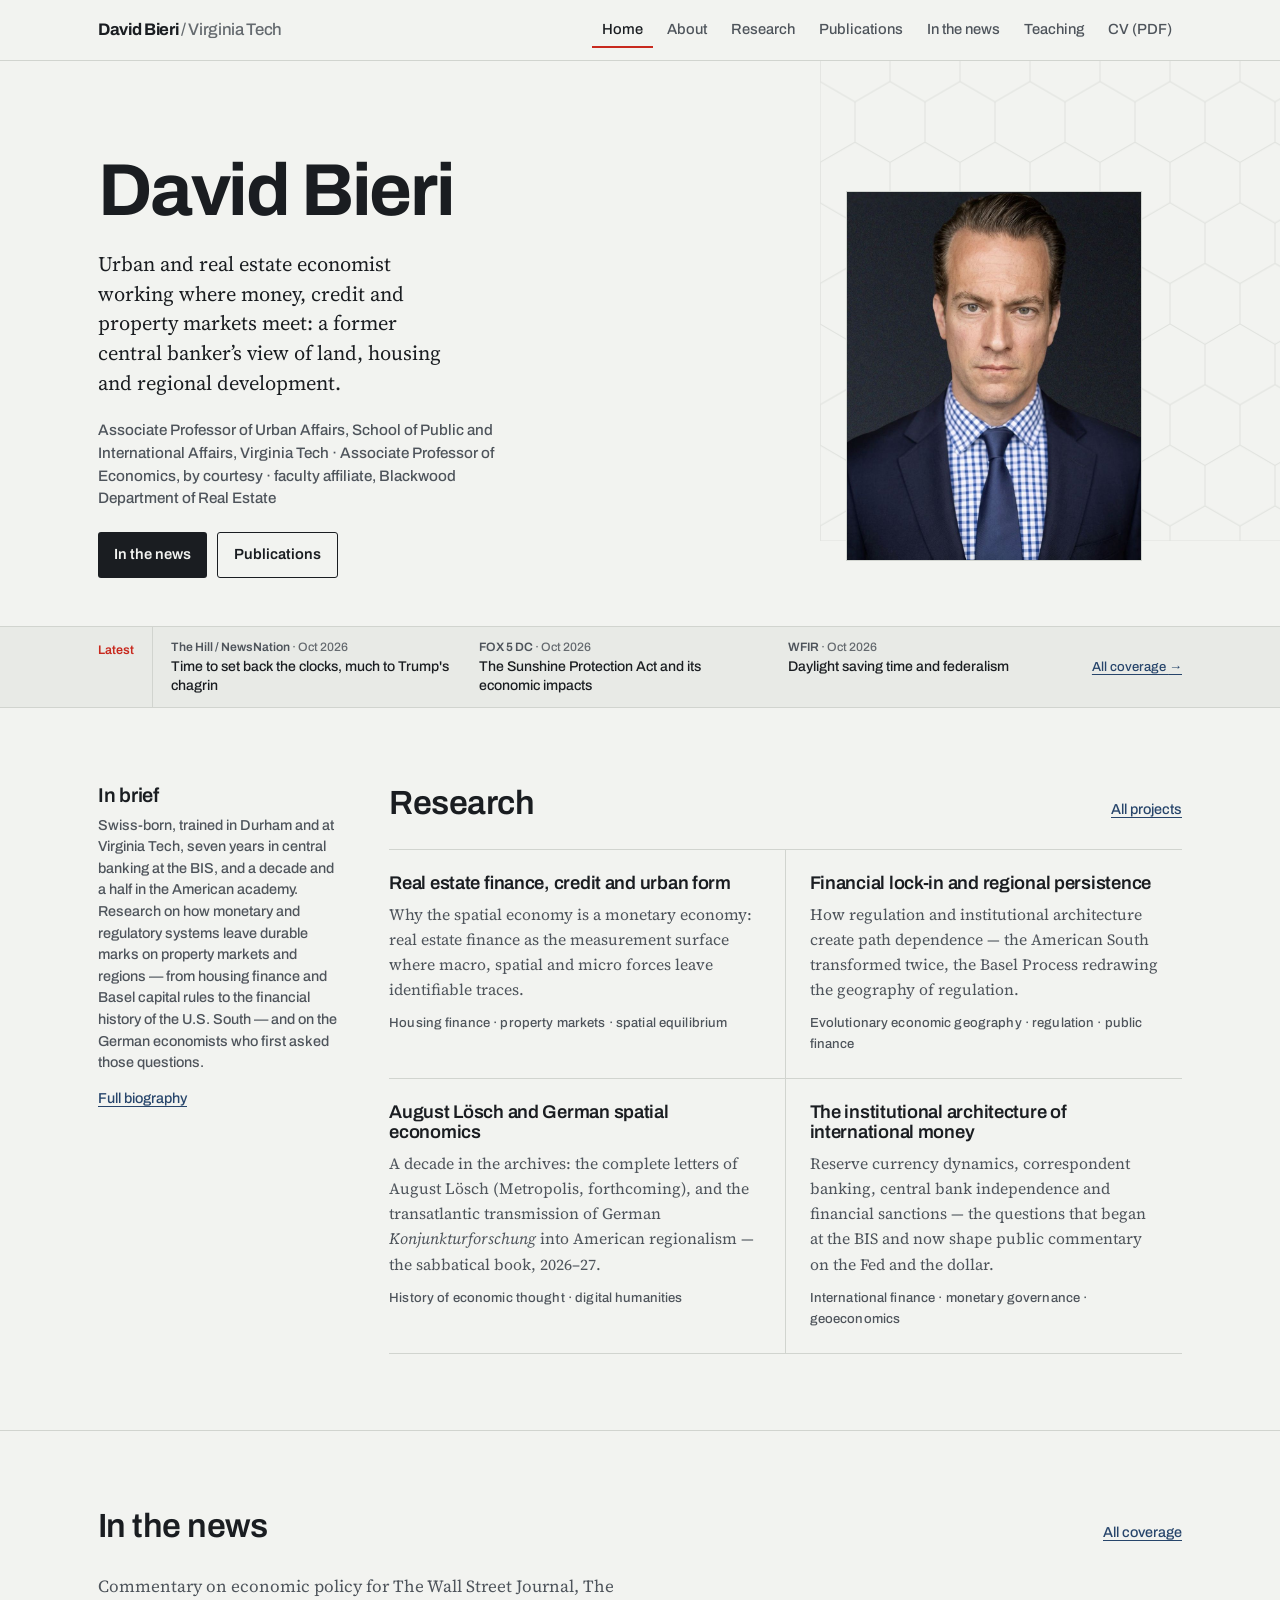
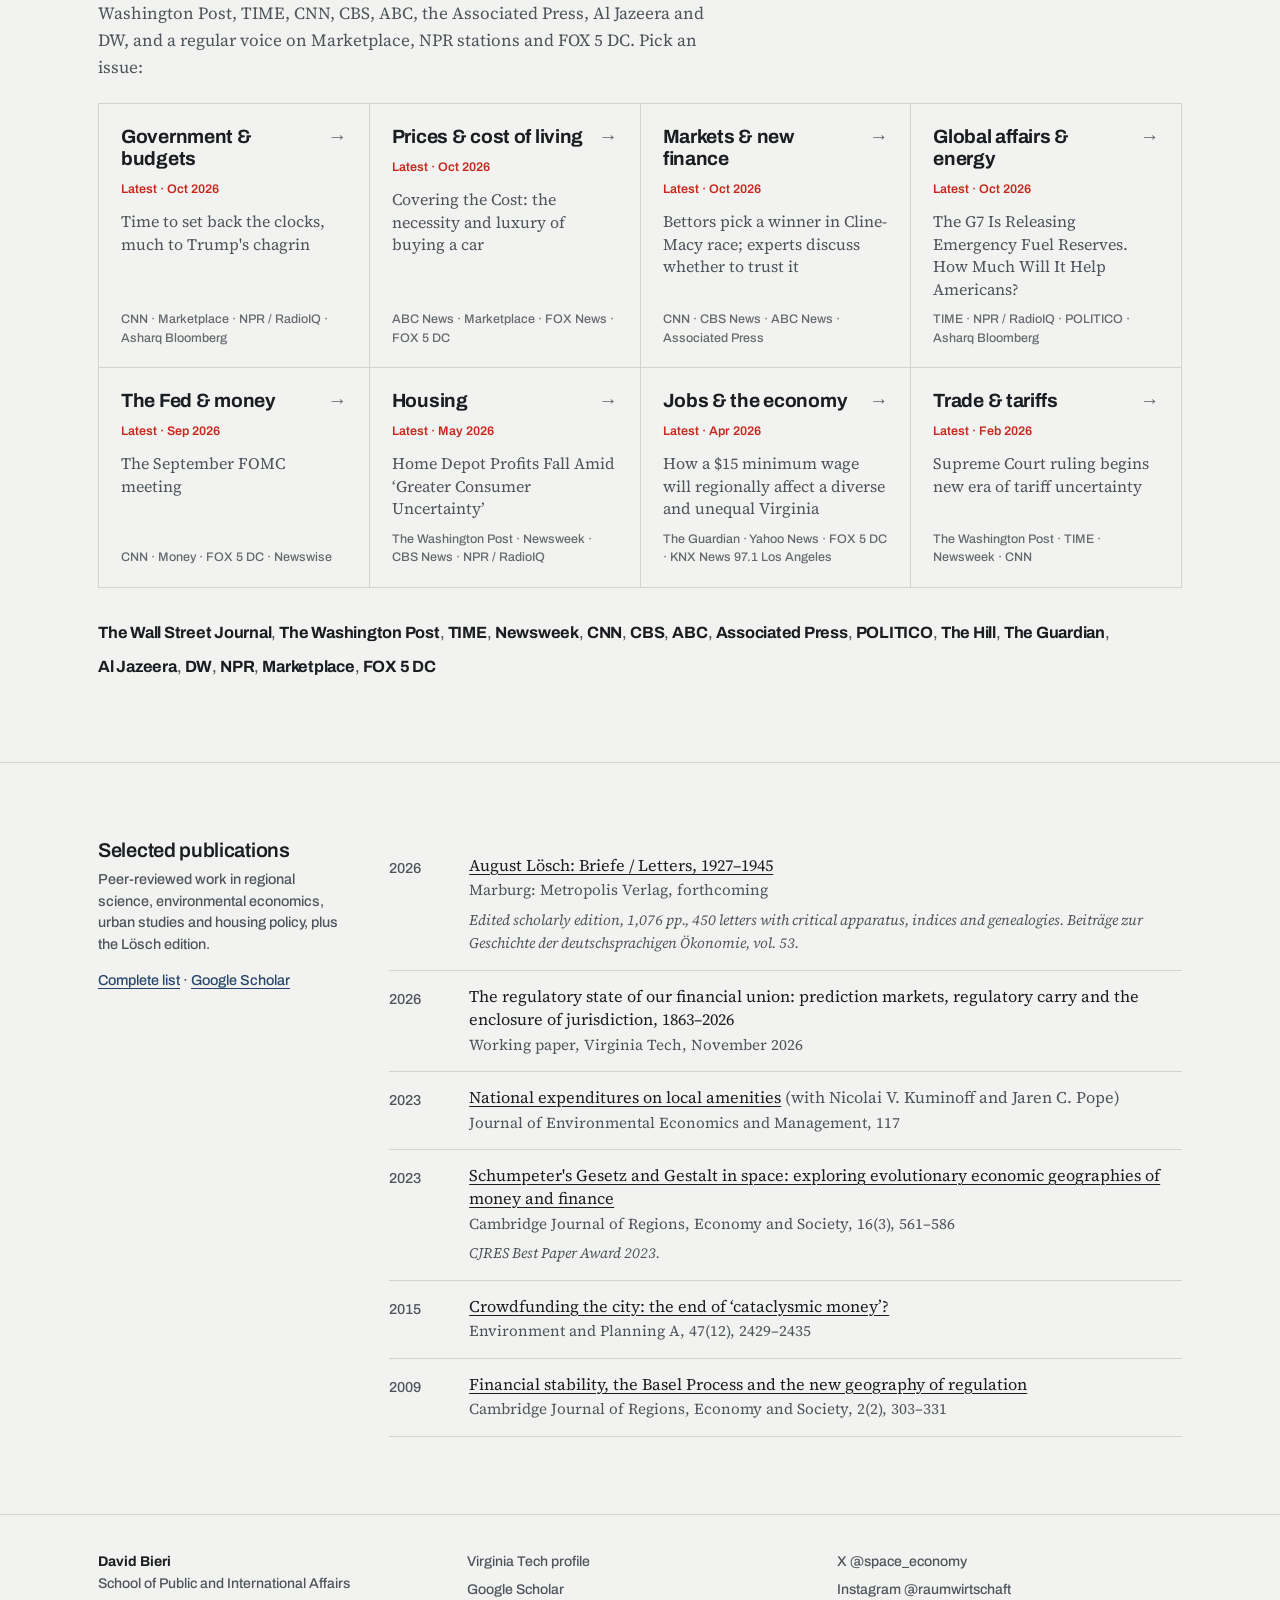
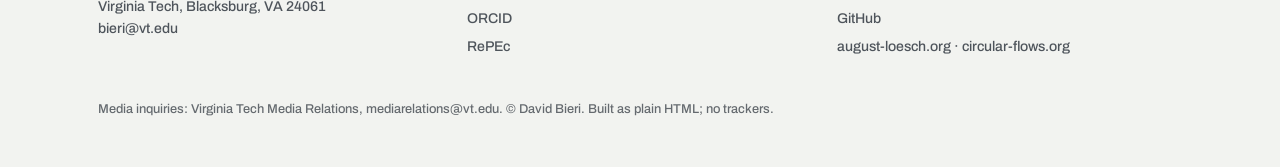
==== commit 7f97d74a: "Merge pull request #28 from david-bieri/claude/kind-tesla-oot1e5-should-fix Should-fix group from th" ====
--- a/index.html
+++ b/index.html
@@ -21,7 +21,11 @@
 <meta name="twitter:image" content="https://www.david-bieri.com/assets/images/og.jpg">
 <link rel="preload" href="assets/fonts/source-serif-4-latin.woff2" as="font" type="font/woff2" crossorigin>
 <link rel="preload" href="assets/fonts/archivo-latin.woff2" as="font" type="font/woff2" crossorigin>
-<link rel="preload" href="assets/data/media.js" as="script">
+<link rel="preload" href="assets/data/media-home.js" as="script">
+<link rel="preload" href="assets/images/headshot.jpg" as="image" fetchpriority="high">
+<link rel="icon" href="assets/images/icon.svg" type="image/svg+xml">
+<link rel="icon" href="assets/images/icon-32.png" sizes="32x32" type="image/png">
+<link rel="apple-touch-icon" href="assets/images/apple-touch-icon.png">
 <link rel="stylesheet" href="assets/css/main.css">
 <script type="application/ld+json">
 {
@@ -68,7 +72,7 @@
       <a href="publications.html">Publications</a>
       <a href="media.html">In the news</a>
       <a href="teaching.html">Teaching</a>
-      <a href="assets/docs/CV_DSBieri.pdf">CV</a>
+      <a href="assets/docs/CV_DSBieri.pdf">CV (PDF)</a>
     </nav>
   </div>
 </header>
@@ -84,7 +88,7 @@
     <div>
       <h1>David Bieri</h1>
       <p class="lede">Urban and real estate economist working where money, credit and property markets meet: a former central banker’s view of land, housing and regional development.</p>
-      <p class="roles">Associate Professor of Urban Affairs, School of Public and International Affairs · Associate Professor of Economics, by courtesy · faculty affiliate, Blackwood Department of Real Estate · has taught Principles of Real Estate to more than 1,600 students · formerly Urban and Regional Planning, Taubman College, University of Michigan, and Bank for International Settlements, Basel.</p>
+      <p class="roles">Associate Professor of Urban Affairs, School of Public and International Affairs, Virginia Tech · Associate Professor of Economics, by courtesy · faculty affiliate, Blackwood Department of Real Estate</p>
       <div class="btnrow">
         <a class="btn" href="media.html">In the news</a>
         <a class="btn ghost" href="publications.html">Publications</a>
@@ -92,7 +96,7 @@
     </div>
     <figure class="portrait">
       <div class="fallback" aria-hidden="true">DB</div>
-      <img src="assets/images/headshot.jpg" alt="David Bieri" onerror="this.remove()">
+      <img src="assets/images/headshot.jpg" alt="David Bieri" width="920" height="1150" fetchpriority="high" onerror="this.remove()">
     </figure>
   </div>
 </section>
@@ -167,7 +171,7 @@
   </div>
 </footer>
 
-<script src="assets/data/media.js"></script>
+<script src="assets/data/media-home.js"></script>
 <script src="assets/data/publications.js"></script>
 <script src="assets/js/site.js"></script>
 </body>
--- a/assets/css/main.css
+++ b/assets/css/main.css
@@ -128,13 +128,13 @@
 .section-head a.more { font-family: var(--sans); font-size: .9rem; }
 .cols { display: grid; grid-template-columns: 240px 1fr; gap: clamp(24px, 4vw, 64px); }
 .cols > aside { font-family: var(--sans); font-size: .9rem; color: var(--ink-2); line-height: 1.5; }
-.cols > aside h2 { color: var(--ink); font-size: 1.1rem; margin-bottom: 8px; }
+.cols > aside h2 { color: var(--ink); font-size: 1.25rem; margin-bottom: 8px; }
 @media (max-width: 760px) { .cols { grid-template-columns: 1fr; } }
 
 /* Research threads */
 .threads { display: grid; grid-template-columns: repeat(auto-fit, minmax(260px, 1fr)); gap: 0; border-top: 1px solid var(--rule); }
 .thread { padding: 24px 24px 24px 0; border-bottom: 1px solid var(--rule); }
-.thread h3 { font-size: 1.05rem; margin-bottom: 8px; }
+.thread h3 { font-size: 1.15rem; margin-bottom: 8px; }
 .thread p { font-size: .98rem; color: var(--ink-2); margin: 0; }
 .thread .meta { margin-top: 10px; }
 @media (min-width: 761px) { .threads { grid-template-columns: 1fr 1fr; } .thread:nth-child(odd) { border-right: 1px solid var(--rule); } .thread:nth-child(even) { padding-left: 24px; } }
@@ -142,7 +142,7 @@
 /* Media cards ----------------------------------------------------- */
 .featured { display: grid; grid-template-columns: repeat(auto-fill, minmax(min(280px, 100%), 1fr)); gap: 0; border-top: 1px solid var(--rule); border-left: 1px solid var(--rule); }
 .featured .card { border-right: 1px solid var(--rule); border-bottom: 1px solid var(--rule); }
-.card { background: var(--paper); padding: 22px 22px 26px; display: flex; flex-direction: column; gap: 10px; min-height: 220px; }
+.card { background: var(--paper); padding: 22px 22px 26px; display: flex; flex-direction: column; gap: 10px; }
 .card .outlet { font-family: var(--sans); font-weight: 700; font-size: 1.05rem; letter-spacing: -0.01em; }
 .card .title { font-size: 1.02rem; line-height: 1.35; }
 .card .title a { color: var(--ink); text-decoration: none; }
@@ -188,7 +188,13 @@
 .row .q { font-style: italic; color: var(--ink-2); font-size: .92rem; margin-top: 4px; }
 .row .k { font-family: var(--sans); font-size: .78rem; color: var(--ink-3); white-space: nowrap; }
 .row.hidden { display: none; }
-@media (max-width: 640px) { .row { grid-template-columns: 1fr; gap: 4px; } .row .k { display: none; } }
+@media (max-width: 640px) {
+  .row { grid-template-columns: 1fr; gap: 4px; }
+  .row .k { display: flex; flex-wrap: wrap; gap: 4px 10px; align-items: center; white-space: normal; margin-top: 4px; } /* keep the verb and the issue on phones */
+  .row .k br { display: none; }
+}
+.row > div:nth-child(2) { max-width: 78ch; }
+.pub > div { max-width: 78ch; }
 .empty { padding: 28px 0; color: var(--ink-2); font-family: var(--sans); }
 
 /* Publications */
@@ -240,10 +246,11 @@
 .fmt svg { width: 14px; height: 14px; flex: none; }
 .intro .updated { display: block; margin-top: 8px; min-height: 1.4em; font-family: var(--sans); font-size: .82rem; color: var(--ink-3); } /* min-height: the text arrives with media.js */
 /* Space for what the script renders, so the page does not shift when media.js arrives (measured heights) */
-#band { min-height: 270px; }
-#band-home { min-height: 118px; }
-#lead { min-height: 420px; }
-@media (max-width: 640px) { #band { min-height: 540px; } #band-home { min-height: 200px; } #lead { min-height: 600px; } }
+#band { min-height: 262px; }
+#band-home { min-height: 69px; }
+#lead { min-height: 560px; }
+@media (max-width: 640px) { #band { min-height: 520px; } #band-home { min-height: 171px; } #lead { min-height: 840px; } }
+@media (max-width: 340px) { #band { min-height: 596px; } #band-home { min-height: 206px; } #lead { min-height: 880px; } }
 .issue-bar { display: flex; flex-wrap: wrap; gap: 8px; align-items: center; margin: 0 0 28px; font-family: var(--sans); }
 .issue-strip, .issue-pins { display: contents; }
 .issue-bar .chip { font-size: .9rem; padding: 8px 14px; min-height: 38px; }
@@ -264,6 +271,12 @@
   .player .watch { min-height: 44px; }
 }
 .mark { min-height: 44px; }
+/* Phones: rem is 16px while the body is 17px, so the apparatus sizes bottom out at 14px here */
+@media (max-width: 640px) {
+  .meta, .row .d, .row .k, .row .k .fmt, .fmt, .wire .w-meta, .wire .tag, .tile .when, .tile .outs, .timeline .when, .site-foot .fine,
+  .band-panel .when, .kicker, .intro .updated, .portrait figcaption, .wm, .transcript, .player .watch { font-size: .875rem; }
+}
+.archive-more { display: flex; justify-content: center; margin-top: 24px; }
 .chip.place[aria-pressed="true"] { background: var(--red); border-color: var(--red); color: var(--paper); } /* paper on red: 5.0 light, 5.3 dark; #fff failed in dark mode */
 
 .news-lead { display: grid; grid-template-columns: minmax(0, 1.7fr) minmax(260px, 1fr); gap: clamp(24px, 4vw, 56px); padding: 30px 0 40px; border-top: 2px solid var(--ink); }
@@ -297,7 +310,7 @@
 .air .t a:hover { text-decoration: underline; text-decoration-thickness: 1px; }
 .air .meta { display: flex; flex-wrap: wrap; align-items: center; gap: 8px; font-size: .85rem; }
 .news-grid { display: grid; grid-template-columns: repeat(auto-fill, minmax(min(260px, 100%), 1fr)); gap: 1px; background: var(--rule); border: 1px solid var(--rule); }
-.ncard { background: var(--paper); padding: 20px 22px 22px; display: flex; flex-direction: column; gap: 10px; min-height: 190px; }
+.ncard { background: var(--paper); padding: 20px 22px 22px; display: flex; flex-direction: column; gap: 10px; }
 .ncard .t { font-size: 1.12rem; line-height: 1.3; }
 .ncard .q { font-size: .93rem; margin: 0; }
 .ncard .meta { margin-top: auto; padding-top: 6px; }
@@ -308,7 +321,7 @@
 
 /* Issue tiles (home page) */
 .tiles { display: grid; grid-template-columns: repeat(auto-fill, minmax(min(250px, 100%), 1fr)); gap: 1px; background: var(--rule); border: 1px solid var(--rule); }
-.tile { background: var(--paper); padding: 22px 22px 20px; display: flex; flex-direction: column; gap: 10px; min-height: 230px; text-decoration: none; color: var(--ink); transition: background .15s var(--ease); }
+.tile { background: var(--paper); padding: 22px 22px 20px; display: flex; flex-direction: column; gap: 10px; text-decoration: none; color: var(--ink); transition: background .15s var(--ease); }
 .tile:hover { background: var(--paper-2); color: var(--ink); }
 .tile .name { font-family: var(--sans); font-weight: 700; font-size: 1.2rem; letter-spacing: -0.015em; line-height: 1.15; display: flex; justify-content: space-between; gap: 10px; }
 .tile .name::after { content: "→"; color: var(--ink-3); transition: transform .15s var(--ease), color .15s; }
@@ -334,7 +347,15 @@
 .band-panel .t a, .band-panel .t .nolink { color: var(--ink); text-decoration: none; }
 .band-panel .t a:hover { text-decoration: underline; }
 .band-panel .all { font-family: var(--sans); font-size: .85rem; white-space: nowrap; }
-.band-also { margin: 16px 0 0; max-width: none; font-family: var(--sans); font-size: .82rem; line-height: 1.6; color: var(--ink-2); }
+.band-also { margin: 16px 0 0; max-width: 95ch; font-family: var(--sans); font-size: .82rem; line-height: 1.6; color: var(--ink-2); }
+/* While every band slot is a placeholder, the names run as one wrapped line in the site's own type instead of a grid of grey names */
+.band-marks.all-wm { display: block; font-family: var(--sans); font-size: 1.02rem; line-height: 2.1; color: var(--ink-2); }
+.band-marks.all-wm .mark { display: inline; padding: 6px 0; min-height: 0; color: var(--ink); }
+.band-marks.all-wm .mark:not(:last-child)::after { content: ", "; font-weight: 400; color: var(--ink-2); }
+.band-marks.all-wm .mk, .band-marks.all-wm .wm { display: inline; font-size: inherit; line-height: inherit; text-align: left; white-space: nowrap; }
+.band-marks.all-wm .mark:hover .wm, .band-marks.all-wm .mark:focus-visible .wm { color: var(--red); }
+.band-marks.all-wm .mark[aria-current="true"] { box-shadow: none; }
+.band-marks.all-wm .mark[aria-current="true"] .wm { box-shadow: inset 0 -2px 0 var(--red); }
 .band-also b { color: var(--ink); font-weight: 600; }
 .coverage { padding: clamp(22px, 3vw, 32px) 0; border-bottom: 1px solid var(--rule); }
 @media (max-width: 640px) { .band-marks { grid-template-columns: repeat(4, minmax(0, 1fr)); gap: 0 6px; } .wm { font-size: .76rem; } .band-panel .all { white-space: normal; } }
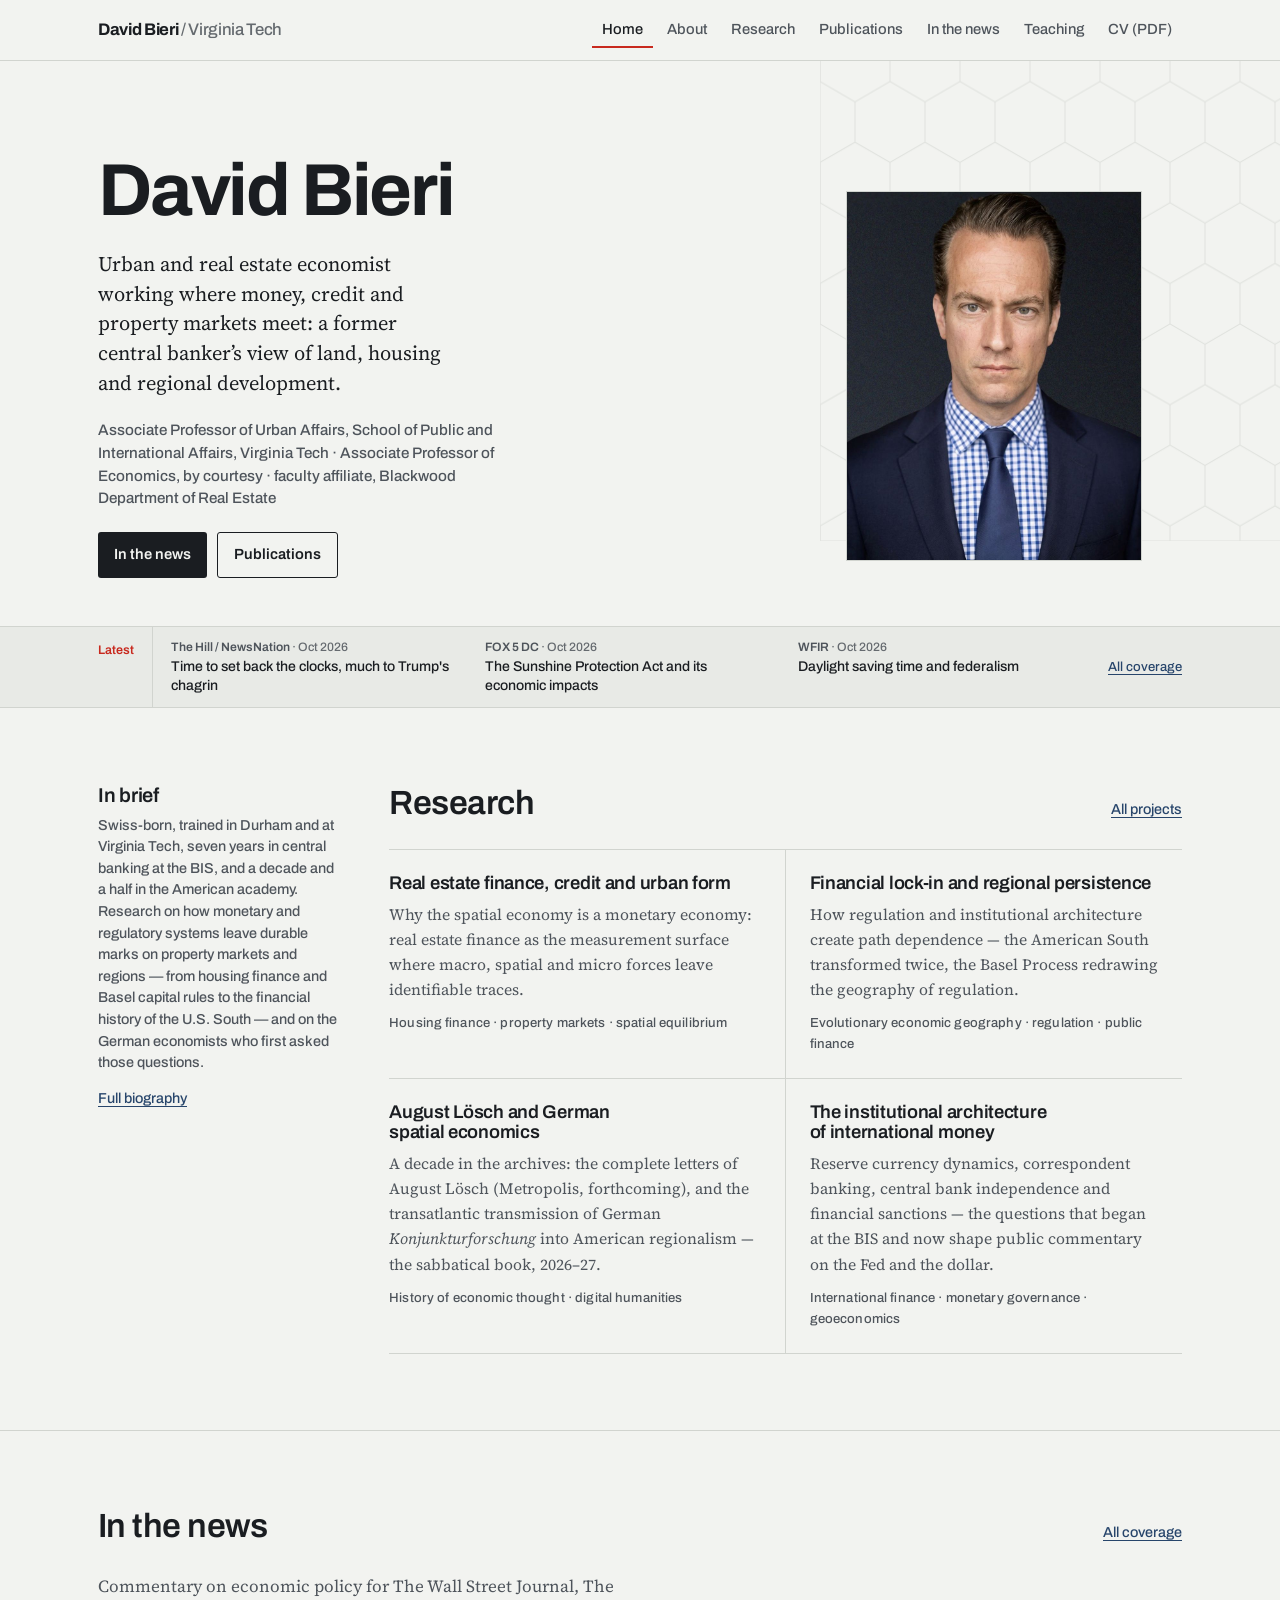
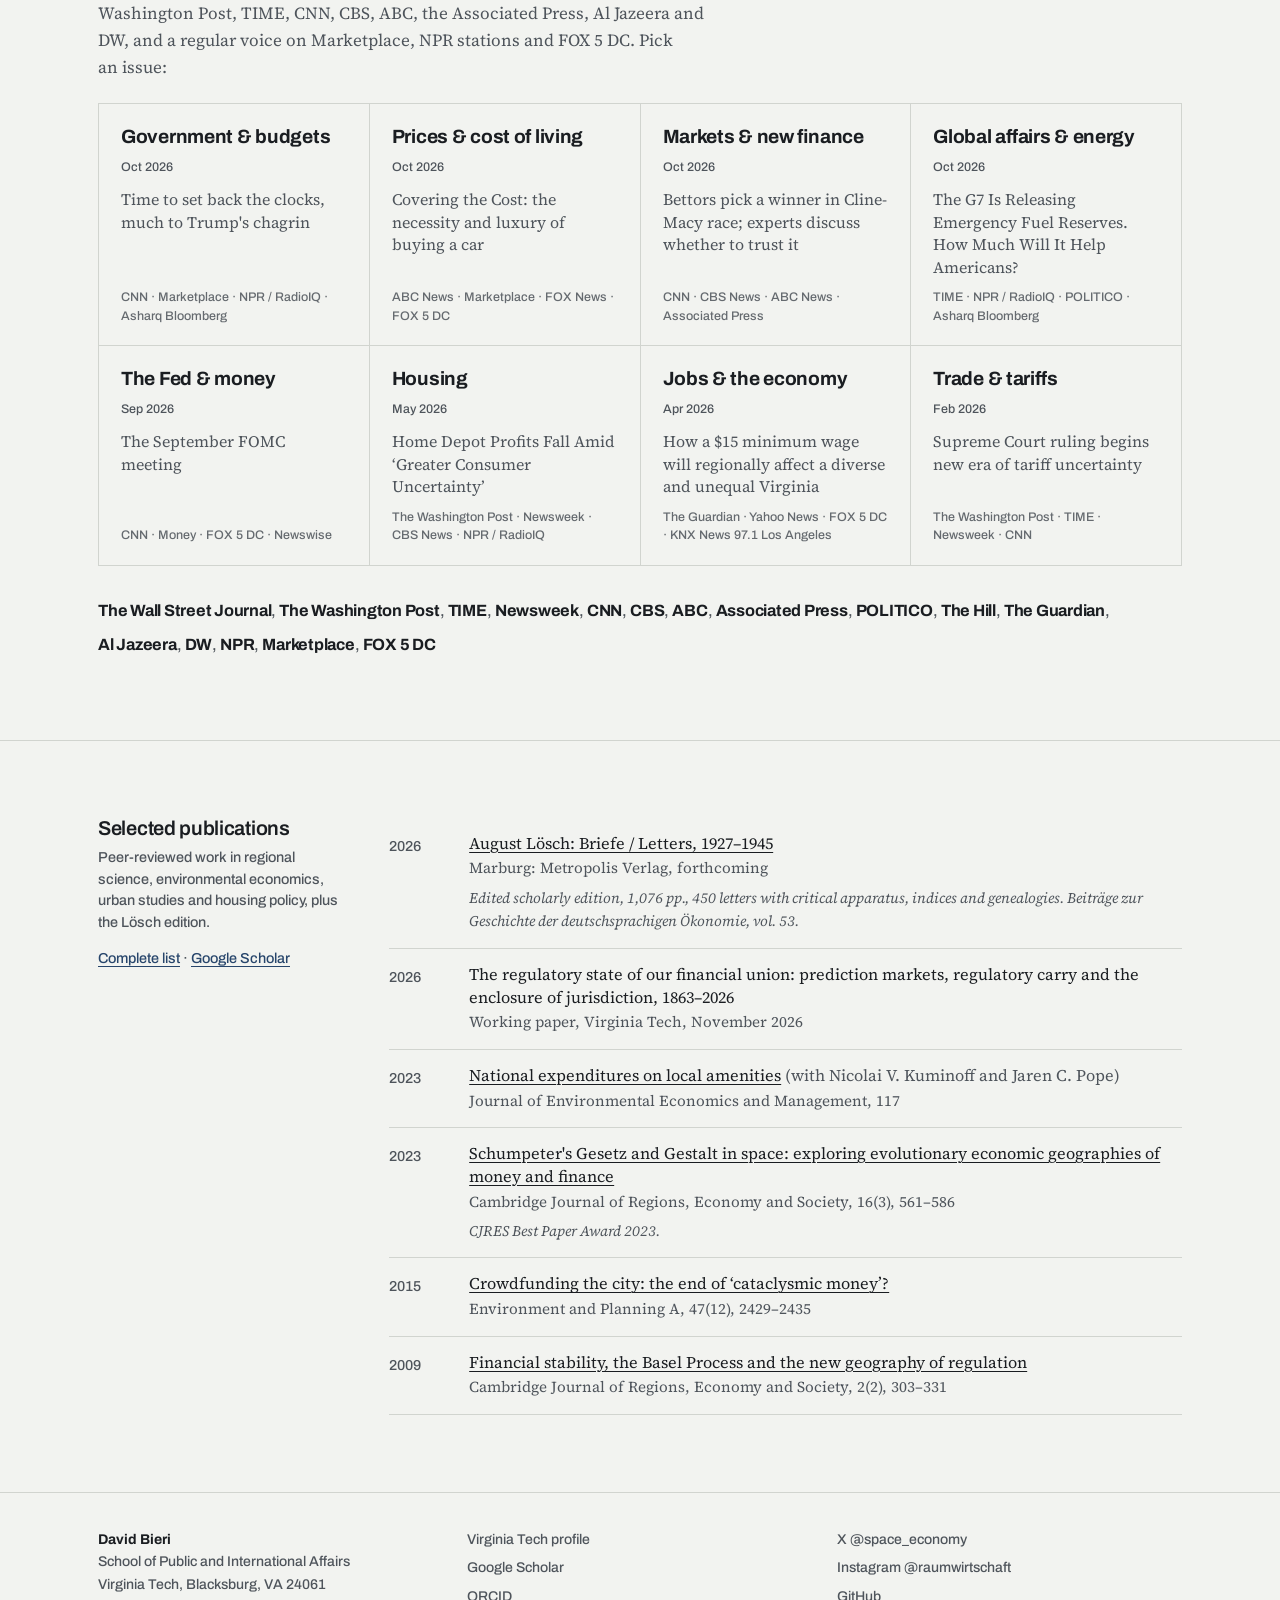
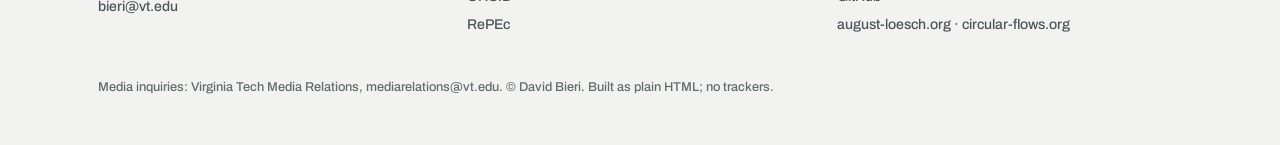
==== commit 5cf5294e: "Merge pull request #29 from david-bieri/claude/kind-tesla-oot1e5-polish Polish group from the 18 Nov" ====
--- a/index.html
+++ b/index.html
@@ -101,13 +101,13 @@
   </div>
 </section>
 
-<div class="wire" aria-label="Latest appearances">
+<section class="wire" aria-label="Latest appearances">
   <div class="wrap">
     <span class="tag">Latest</span>
     <ul id="wire-list"></ul>
-    <a class="wire-all" href="media.html">All coverage <span aria-hidden="true">&rarr;</span></a>
+    <a class="wire-all" href="media.html">All coverage</a>
   </div>
-</div>
+</section>
 
 <section class="section">
   <div class="wrap cols">
@@ -131,9 +131,9 @@
 <section class="section">
   <div class="wrap">
     <div class="section-head"><h2>In the news</h2><a class="more" href="media.html">All coverage</a></div>
-    <p class="muted" style="margin-bottom:22px">Commentary on economic policy for The Wall Street Journal, The Washington Post, TIME, CNN, CBS, ABC, the Associated Press, Al Jazeera and DW, and a regular voice on Marketplace, NPR stations and FOX 5 DC. Pick an issue:</p>
+    <p class="muted section-lede">Commentary on economic policy for The Wall Street Journal, The Washington Post, TIME, CNN, CBS, ABC, the Associated Press, Al Jazeera and DW, and a regular voice on Marketplace, NPR stations and FOX 5 DC. Pick an issue:</p>
     <div class="tiles" id="issue-tiles"></div>
-    <div id="band-home" style="margin-top:28px"></div>
+    <div id="band-home" class="band-home"></div>
   </div>
 </section>
 
@@ -151,7 +151,7 @@
 <footer class="site-foot">
   <div class="wrap">
     <div>
-      <b class="sans" style="color:var(--ink)">David Bieri</b><br>
+      <b class="sans foot-name">David Bieri</b><br>
       School of Public and International Affairs<br>Virginia Tech, Blacksburg, VA 24061<br>
       <a href="mailto:bieri@vt.edu">bieri@vt.edu</a>
     </div>
--- a/assets/css/main.css
+++ b/assets/css/main.css
@@ -47,7 +47,12 @@
 a { color: var(--link); text-decoration: underline; text-decoration-thickness: 1px; text-underline-offset: 3px; }
 a:hover { color: var(--ink); }
 :focus-visible { outline: 2px solid var(--red); outline-offset: 3px; }
-h1,h2,h3,h4 { font-family: var(--sans); font-weight: 600; letter-spacing: -0.015em; line-height: 1.08; margin: 0 0 .5em; }
+h1,h2,h3,h4 { font-family: var(--sans); font-weight: 600; letter-spacing: -0.015em; line-height: 1.08; margin: 0 0 .5em; text-wrap: balance; }
+p, li { text-wrap: pretty; } /* no single-word last lines where the browser supports it */
+::selection { background: var(--ink); color: var(--paper); }
+:root { accent-color: var(--red); }
+.sr-only { position: absolute; width: 1px; height: 1px; padding: 0; margin: -1px; overflow: hidden; clip: rect(0 0 0 0); white-space: nowrap; border: 0; }
+@media (max-height: 500px) { header.site-head .wrap { min-height: 48px; } header.site-head .nav { top: 48px; } } /* phones in landscape */
 h1 { font-size: clamp(2.4rem, 6vw, 4.6rem); font-weight: 700; letter-spacing: -0.03em; }
 h2 { font-size: clamp(1.5rem, 2.8vw, 2.1rem); }
 h3 { font-size: 1.15rem; }
@@ -69,7 +74,7 @@
 .nav a:hover { color: var(--ink); background: var(--paper-2); }
 .nav a[aria-current="page"] { color: var(--ink); box-shadow: inset 0 -2px 0 var(--red); border-radius: 0; }
 .nav-toggle { display: none; }
-@media (max-width: 720px) {
+@media (max-width: 900px) { /* "CV (PDF)" made the seven links wrap below 900px; phones in landscape get the menu */
   .nav-toggle { display: inline-flex; align-items: center; gap: 8px; font-family: var(--sans); font-size: .9rem; background: none; border: 1px solid var(--rule); color: var(--ink); padding: 8px 14px; min-height: 44px; border-radius: 3px; cursor: pointer; }
   .nav { display: none; position: absolute; left: 0; right: 0; top: 60px; background: var(--paper); border-bottom: 1px solid var(--rule); padding: 8px var(--gutter) 14px; flex-direction: column; }
   .nav a { padding: 12px 10px; } /* 44px rows */
@@ -147,27 +152,29 @@
 .card .title { font-size: 1.02rem; line-height: 1.35; }
 .card .title a { color: var(--ink); text-decoration: none; }
 .card .title a:hover { text-decoration: underline; }
-.card .quote { font-style: italic; color: var(--ink-2); font-size: .95rem; line-height: 1.45; border-left: 2px solid var(--red); padding-left: 12px; margin: 4px 0 0; }
+.card .quote { font-style: italic; color: var(--ink-2); font-size: .95rem; line-height: 1.45; border-left: 1px solid var(--red); padding-left: 12px; margin: 4px 0 0; }
 .card .meta { margin-top: auto; padding-top: 8px; }
 
-/* Outlet wall: monochrome wordmarks */
-.outlets { list-style: none; margin: 0; padding: 0; display: grid; grid-template-columns: repeat(auto-fill, minmax(150px, 1fr)); gap: 1px; background: var(--rule); border: 1px solid var(--rule); }
-.outlets li { background: var(--paper); display: grid; place-items: center; padding: 18px 16px; min-height: 76px; color: var(--ink); }
-.outlets img { width: 100%; max-width: 140px; height: 30px; object-fit: contain; opacity: .9; }
-@media (prefers-color-scheme: dark) { .outlets img, .card-logo, .wire img { filter: invert(1) hue-rotate(180deg); } }
 .card .outlet { display: flex; align-items: center; gap: 10px; }
-.card-logo { height: 26px; width: auto; max-width: 150px; margin-left: -6px; }
 .card .outlet-name { font-family: var(--sans); font-weight: 700; font-size: .95rem; }
 .nolink { color: var(--ink); }
 audio { display: block; width: 100%; max-width: 420px; margin-top: 8px; height: 32px; }
 
-/* Stats strip */
-.stats { display: grid; grid-template-columns: repeat(auto-fit, minmax(160px, 1fr)); border: 1px solid var(--rule); margin: 0 0 36px; }
-.stat { padding: 18px 20px; border-right: 1px solid var(--rule); }
-.stat:last-child { border-right: 0; }
-.stat b { display: block; font-family: var(--sans); font-size: 2rem; font-weight: 700; letter-spacing: -0.03em; line-height: 1; }
-.stat span { font-family: var(--sans); font-size: .85rem; color: var(--ink-2); }
-@media (max-width: 560px) { .stat { border-right: 0; border-bottom: 1px solid var(--rule); } .stat:last-child { border-bottom: 0; } }
+/* Teaching: the figures in the sentence they prove, and the quotes as a list */
+.facts { font-size: 1.08rem; max-width: 62ch; margin-bottom: 40px; }
+.h2-tight { margin-bottom: 16px; }
+.quote-list { list-style: none; margin: 0; padding: 0; display: grid; grid-template-columns: repeat(auto-fit, minmax(min(420px, 100%), 1fr)); gap: 0 48px; border-top: 1px solid var(--rule); }
+.quote-list li { padding: 18px 0 20px; border-bottom: 1px solid var(--rule); }
+.quote-list .quote { font-style: italic; color: var(--ink-2); line-height: 1.45; border-left: 1px solid var(--red); padding-left: 12px; margin: 0 0 8px; max-width: 52ch; }
+.gap-sm { margin-top: 24px; }
+.h3-gap { margin-top: 32px; }
+.plain-list { list-style: none; margin: 0 0 12px; padding: 0; }
+.plain-list li { padding: 6px 0; border-bottom: 1px solid var(--rule); }
+.plain-list b { font-family: var(--sans); font-weight: 600; }
+.section-lede { margin-bottom: 22px; }
+.band-home { margin-top: 28px; }
+.foot-name { color: var(--ink); }
+.filters .search { margin-left: 0; }
 
 /* Filters + list */
 .filters { display: flex; flex-wrap: wrap; gap: 8px; align-items: center; margin-bottom: 22px; font-family: var(--sans); }
@@ -274,17 +281,16 @@
 /* Phones: rem is 16px while the body is 17px, so the apparatus sizes bottom out at 14px here */
 @media (max-width: 640px) {
   .meta, .row .d, .row .k, .row .k .fmt, .fmt, .wire .w-meta, .wire .tag, .tile .when, .tile .outs, .timeline .when, .site-foot .fine,
-  .band-panel .when, .kicker, .intro .updated, .portrait figcaption, .wm, .transcript, .player .watch { font-size: .875rem; }
+  .band-panel .when, .intro .updated, .portrait figcaption, .wm, .transcript, .player .watch { font-size: .875rem; }
 }
 .archive-more { display: flex; justify-content: center; margin-top: 24px; }
 .chip.place[aria-pressed="true"] { background: var(--red); border-color: var(--red); color: var(--paper); } /* paper on red: 5.0 light, 5.3 dark; #fff failed in dark mode */
 
 .news-lead { display: grid; grid-template-columns: minmax(0, 1.7fr) minmax(260px, 1fr); gap: clamp(24px, 4vw, 56px); padding: 30px 0 40px; border-top: 2px solid var(--ink); }
-.kicker { font-family: var(--sans); font-size: .82rem; font-weight: 600; color: var(--red); margin-bottom: 14px; }
 .lead-title { font-family: var(--serif); font-weight: 600; font-size: clamp(1.9rem, 4.2vw, 3.2rem); line-height: 1.08; letter-spacing: -0.015em; max-width: 22ch; margin: 0 0 18px; }
 .lead-title a, .also .t a, .ncard .t a { color: var(--ink); text-decoration: none; }
 .lead-title a:hover, .also .t a:hover, .ncard .t a:hover { text-decoration: underline; text-decoration-thickness: 1px; }
-.lead-item .q, .ncard .q { font-style: italic; color: var(--ink-2); line-height: 1.45; border-left: 2px solid var(--red); padding-left: 12px; margin: 0 0 16px; max-width: 52ch; }
+.lead-item .q, .ncard .q { font-style: italic; color: var(--ink-2); line-height: 1.45; border-left: 1px solid var(--red); padding-left: 12px; margin: 0 0 16px; max-width: 52ch; }
 .lead-item .meta { display: flex; flex-wrap: wrap; align-items: center; gap: 10px; font-size: .9rem; }
 .also { border-left: 1px solid var(--rule); padding-left: clamp(20px, 3vw, 32px); }
 .also h3 { font-size: .85rem; font-weight: 600; color: var(--ink-2); margin: 0 0 4px; }
@@ -324,9 +330,7 @@
 .tile { background: var(--paper); padding: 22px 22px 20px; display: flex; flex-direction: column; gap: 10px; text-decoration: none; color: var(--ink); transition: background .15s var(--ease); }
 .tile:hover { background: var(--paper-2); color: var(--ink); }
 .tile .name { font-family: var(--sans); font-weight: 700; font-size: 1.2rem; letter-spacing: -0.015em; line-height: 1.15; display: flex; justify-content: space-between; gap: 10px; }
-.tile .name::after { content: "→"; color: var(--ink-3); transition: transform .15s var(--ease), color .15s; }
-.tile:hover .name::after { color: var(--red); transform: translateX(3px); }
-.tile .when { font-family: var(--sans); font-size: .78rem; font-weight: 600; color: var(--red); }
+.tile .when { font-family: var(--sans); font-size: .78rem; font-weight: 500; color: var(--ink-2); }
 .tile .head { font-size: 1rem; line-height: 1.4; color: var(--ink-2); }
 .tile .outs { margin-top: auto; font-family: var(--sans); font-size: .78rem; line-height: 1.5; color: var(--ink-3); }
 
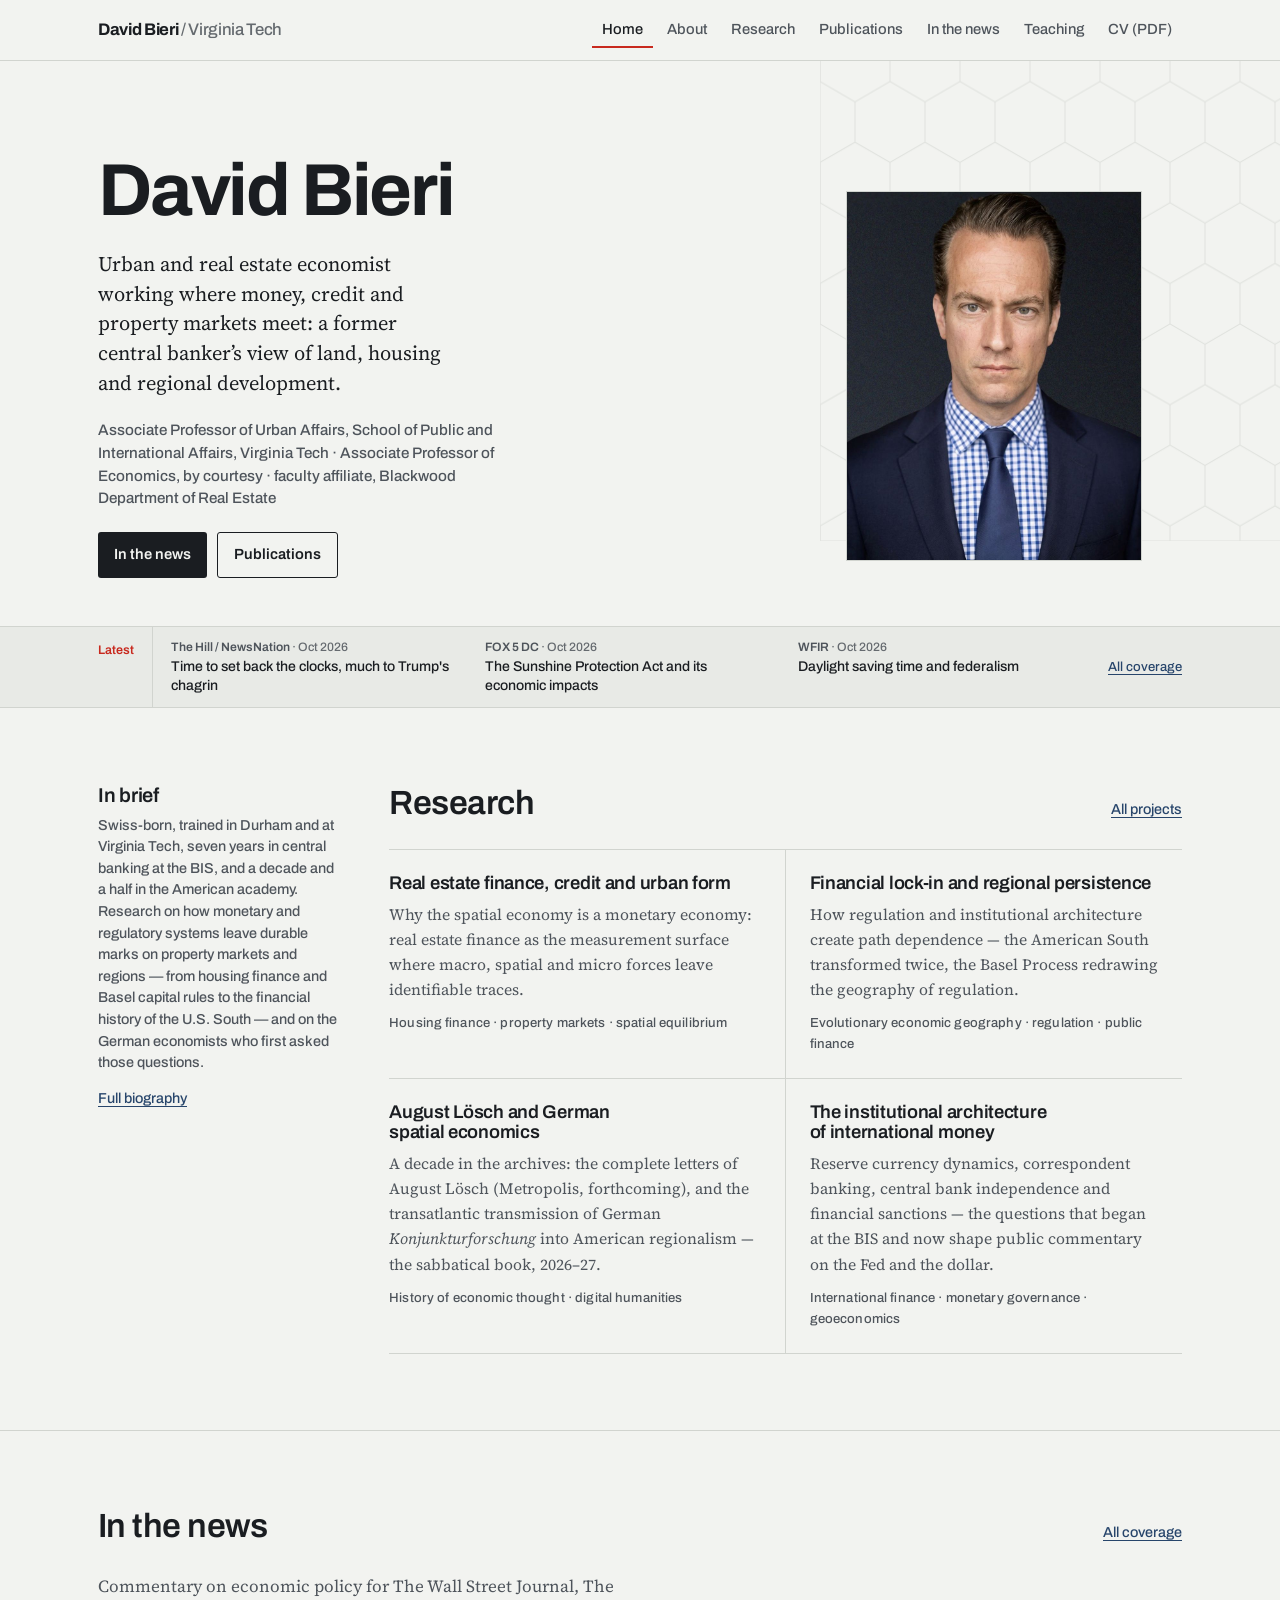
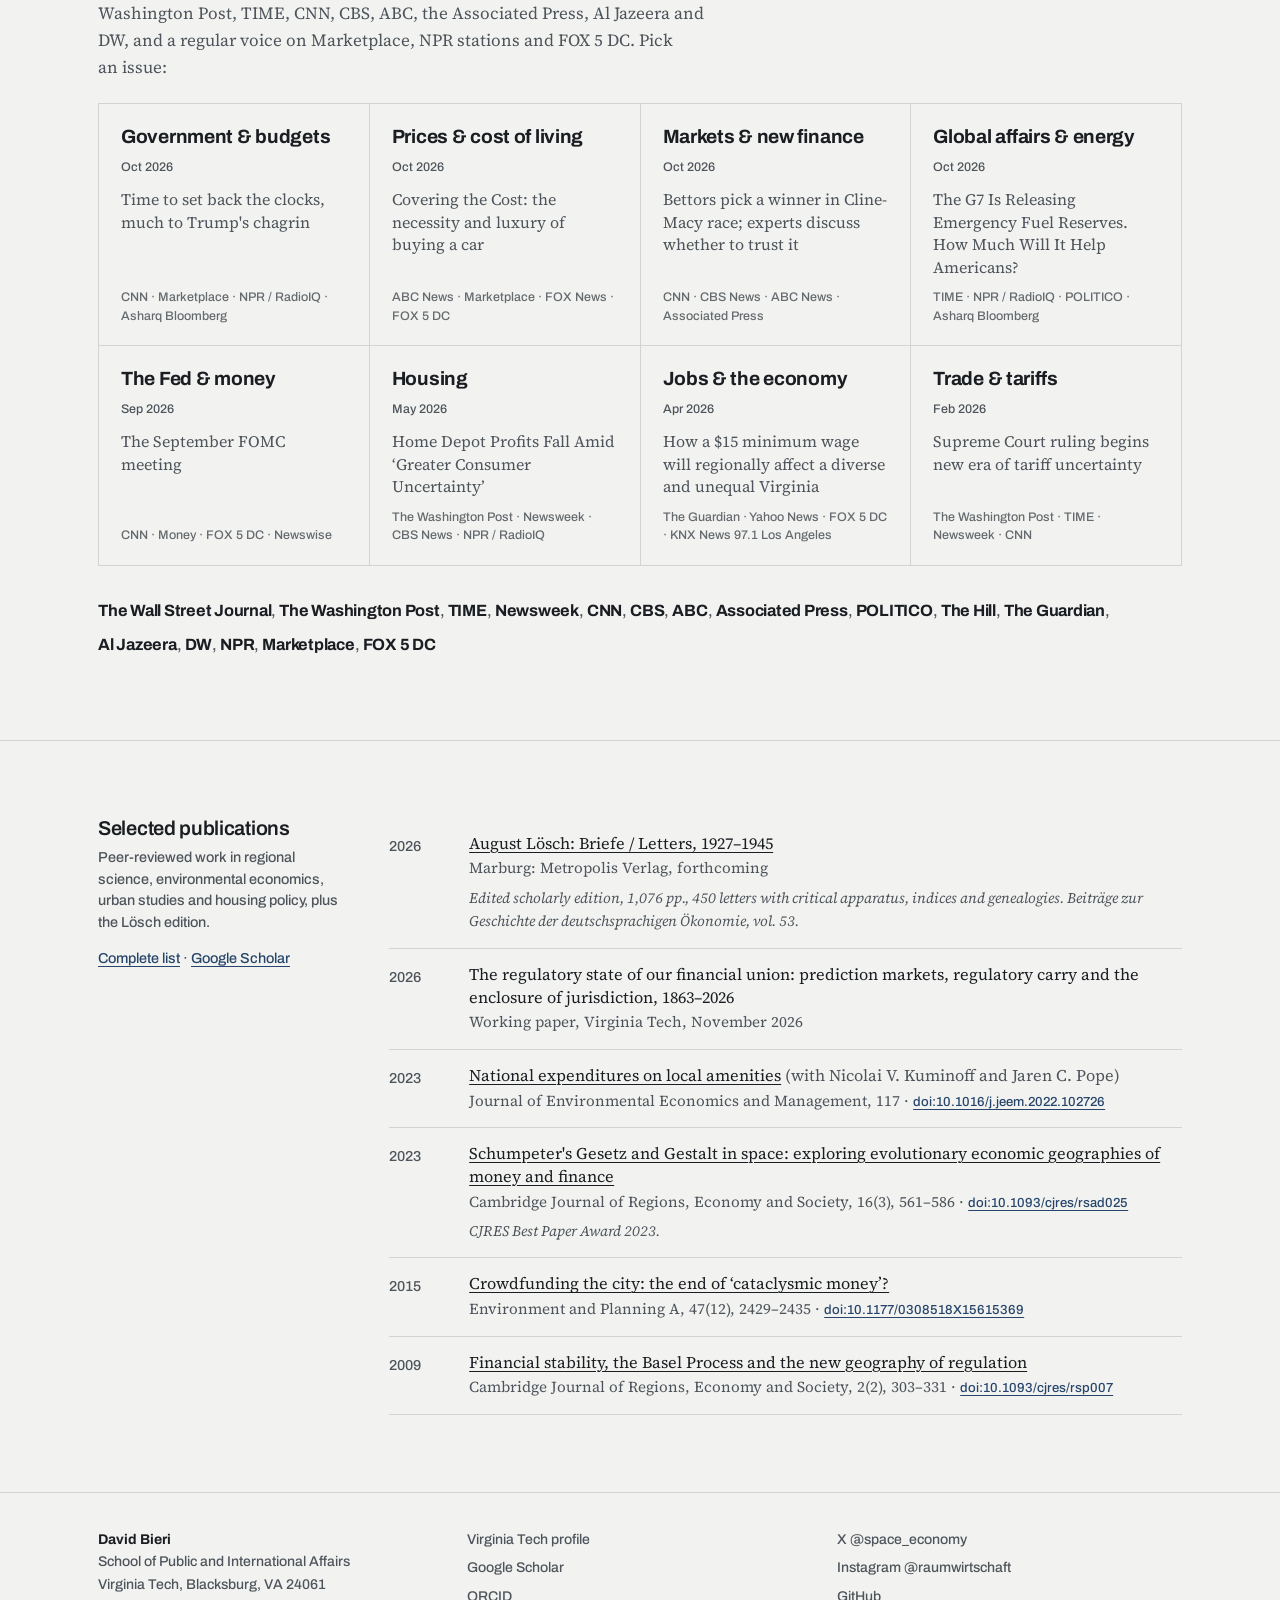
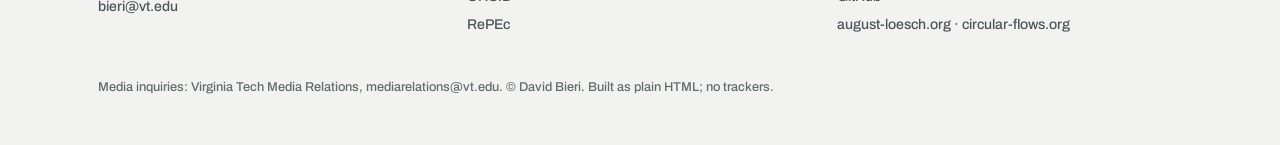
==== commit 28bb80b6: "Follow-ups from the 18 Nov review: clear wins, pushState, whole-page search, DOIs, tooling - Skip to" ====
--- a/index.html
+++ b/index.html
@@ -4,13 +4,13 @@
 <meta charset="utf-8">
 <meta name="viewport" content="width=device-width, initial-scale=1">
 <title>David Bieri — Economist, Virginia Tech</title>
-<meta name="description" content="David Bieri is Associate Professor of Urban Affairs at Virginia Tech: an urban and real estate economist working on housing finance, property markets and regional development, a former central banker at the BIS, and a regular voice on housing, the Fed and the economy.">
+<meta name="description" content="David Bieri is an urban and real estate economist at Virginia Tech and a former central banker at the Bank for International Settlements, working where money, credit and property markets meet.">
 <link rel="canonical" href="https://www.david-bieri.com/">
 <meta property="og:title" content="David Bieri | Economist, Virginia Tech">
 <meta name="twitter:site" content="@space_economy">
 <meta name="twitter:title" content="David Bieri | Economist, Virginia Tech">
-<meta name="twitter:description" content="Urban and real estate economist working where money, credit and property markets meet: a former central banker’s view of land, housing and regional development.">
-<meta property="og:description" content="Urban and real estate economist working where money, credit and property markets meet: a former central banker’s view of land, housing and regional development.">
+<meta name="twitter:description" content="David Bieri is an urban and real estate economist at Virginia Tech and a former central banker at the Bank for International Settlements, working where money, credit and property markets meet.">
+<meta property="og:description" content="David Bieri is an urban and real estate economist at Virginia Tech and a former central banker at the Bank for International Settlements, working where money, credit and property markets meet.">
 <meta property="og:url" content="https://www.david-bieri.com/">
 <meta property="og:type" content="profile">
 <meta property="og:image" content="https://www.david-bieri.com/assets/images/og.jpg">
@@ -23,6 +23,8 @@
 <link rel="preload" href="assets/fonts/archivo-latin.woff2" as="font" type="font/woff2" crossorigin>
 <link rel="preload" href="assets/data/media-home.js" as="script">
 <link rel="preload" href="assets/images/headshot.jpg" as="image" fetchpriority="high">
+<meta name="theme-color" content="#F2F3F0" media="(prefers-color-scheme: light)">
+<meta name="theme-color" content="#17191C" media="(prefers-color-scheme: dark)">
 <link rel="icon" href="assets/images/icon.svg" type="image/svg+xml">
 <link rel="icon" href="assets/images/icon-32.png" sizes="32x32" type="image/png">
 <link rel="apple-touch-icon" href="assets/images/apple-touch-icon.png">
@@ -60,6 +62,7 @@
 </script>
 </head>
 <body>
+<a class="skip" href="#content">Skip to content</a>
 
 <header class="site-head">
   <div class="wrap">
@@ -77,7 +80,7 @@
   </div>
 </header>
 
-<section class="hero">
+<section id="content" class="hero">
   <svg class="lattice" viewBox="0 0 520 520" aria-hidden="true" fill="none" stroke="currentColor" stroke-width="1">
     <defs><pattern id="hex" width="70" height="121.2" patternUnits="userSpaceOnUse" patternTransform="translate(0,0)">
       <path d="M35 0 L70 20.2 L70 60.6 L35 80.8 L0 60.6 L0 20.2 Z M35 80.8 L35 121.2 M70 60.6 L105 80.8 M0 60.6 L-35 80.8"/>
--- a/assets/css/main.css
+++ b/assets/css/main.css
@@ -51,6 +51,9 @@
 p, li { text-wrap: pretty; } /* no single-word last lines where the browser supports it */
 ::selection { background: var(--ink); color: var(--paper); }
 :root { accent-color: var(--red); }
+.skip { position: absolute; left: 16px; top: -100px; z-index: 30; font-family: var(--sans); font-size: .92rem; font-weight: 600; background: var(--ink); color: var(--paper); padding: 10px 14px; border-radius: 3px; text-decoration: none; }
+.skip:focus { top: 8px; }
+.pub .doi { font-family: var(--sans); font-size: .82rem; }
 .sr-only { position: absolute; width: 1px; height: 1px; padding: 0; margin: -1px; overflow: hidden; clip: rect(0 0 0 0); white-space: nowrap; border: 0; }
 @media (max-height: 500px) { header.site-head .wrap { min-height: 48px; } header.site-head .nav { top: 48px; } } /* phones in landscape */
 h1 { font-size: clamp(2.4rem, 6vw, 4.6rem); font-weight: 700; letter-spacing: -0.03em; }
@@ -284,7 +287,7 @@
   .band-panel .when, .intro .updated, .portrait figcaption, .wm, .transcript, .player .watch { font-size: .875rem; }
 }
 .archive-more { display: flex; justify-content: center; margin-top: 24px; }
-.chip.place[aria-pressed="true"] { background: var(--red); border-color: var(--red); color: var(--paper); } /* paper on red: 5.0 light, 5.3 dark; #fff failed in dark mode */
+.chip.place[aria-pressed="true"], .chip.on { background: var(--red); border-color: var(--red); color: var(--paper); } /* paper on red: 5.0 light, 5.3 dark; #fff failed in dark mode */
 
 .news-lead { display: grid; grid-template-columns: minmax(0, 1.7fr) minmax(260px, 1fr); gap: clamp(24px, 4vw, 56px); padding: 30px 0 40px; border-top: 2px solid var(--ink); }
 .lead-title { font-family: var(--serif); font-weight: 600; font-size: clamp(1.9rem, 4.2vw, 3.2rem); line-height: 1.08; letter-spacing: -0.015em; max-width: 22ch; margin: 0 0 18px; }
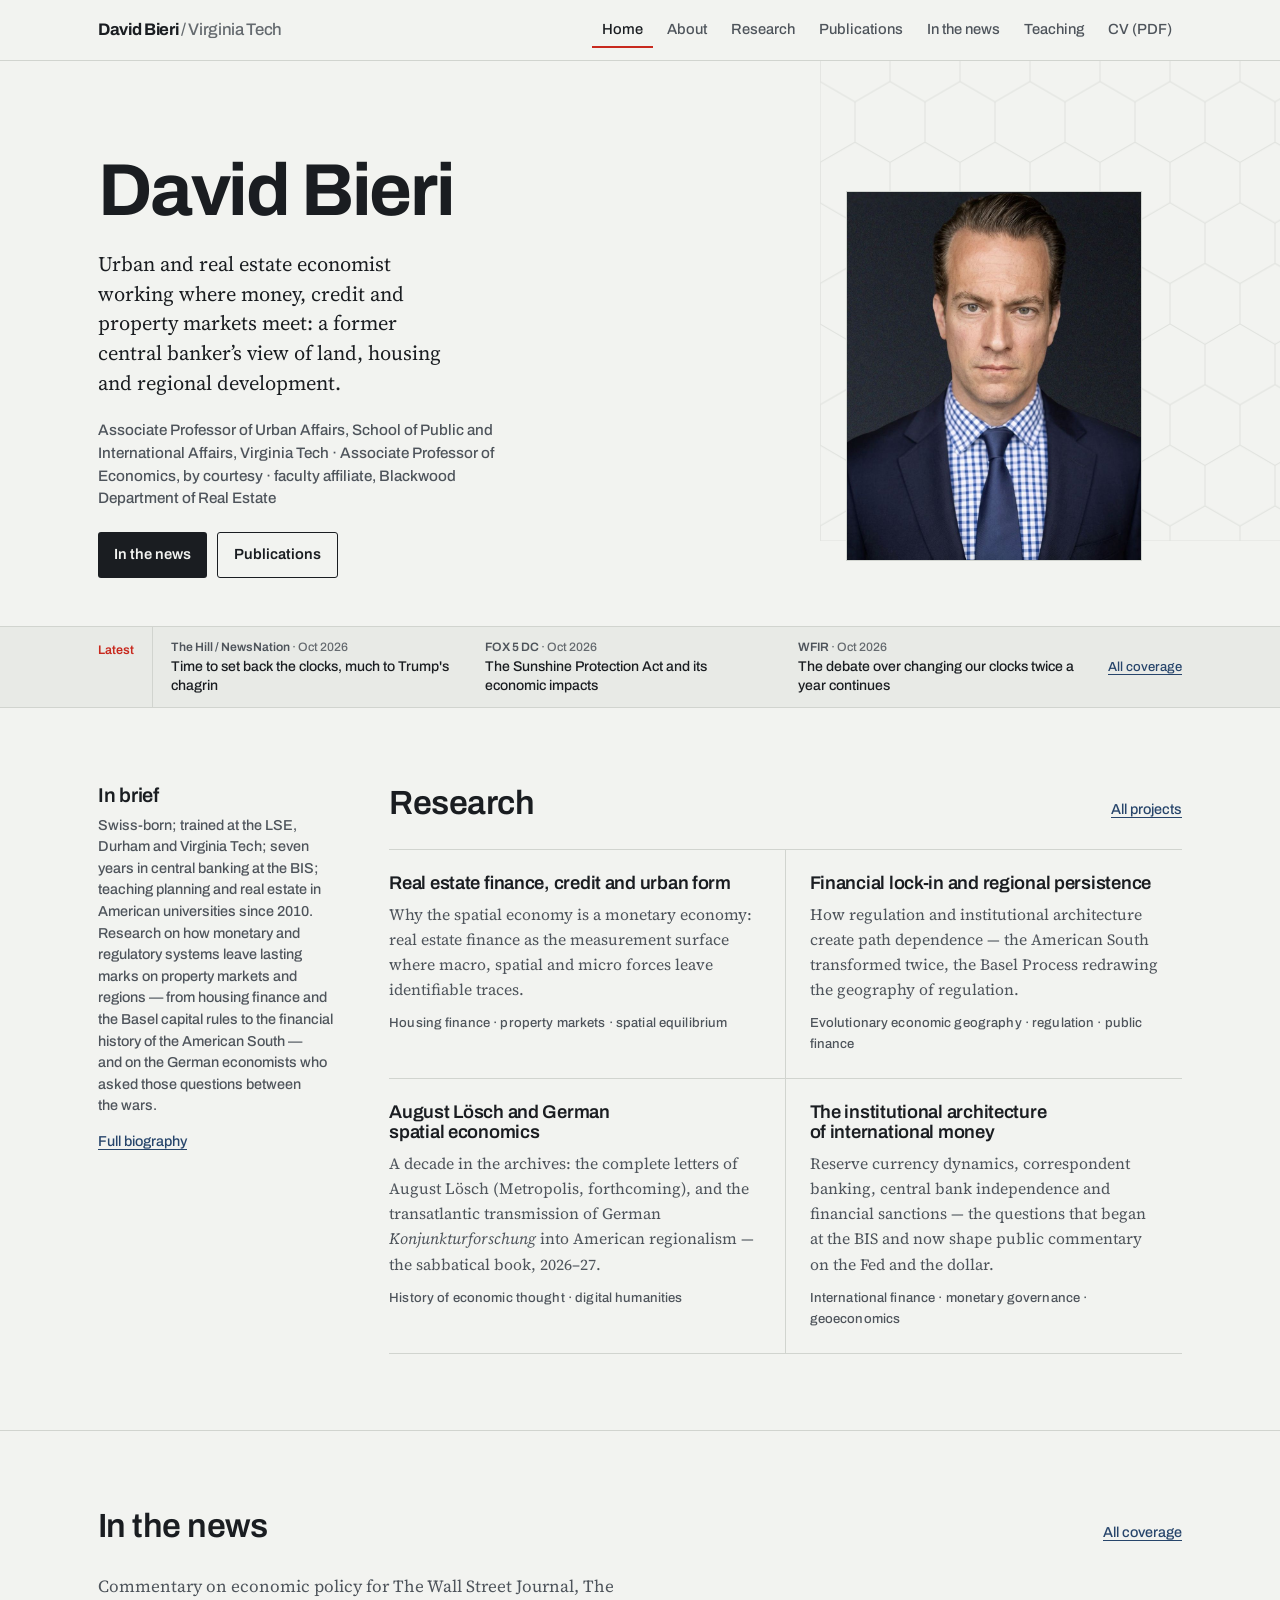
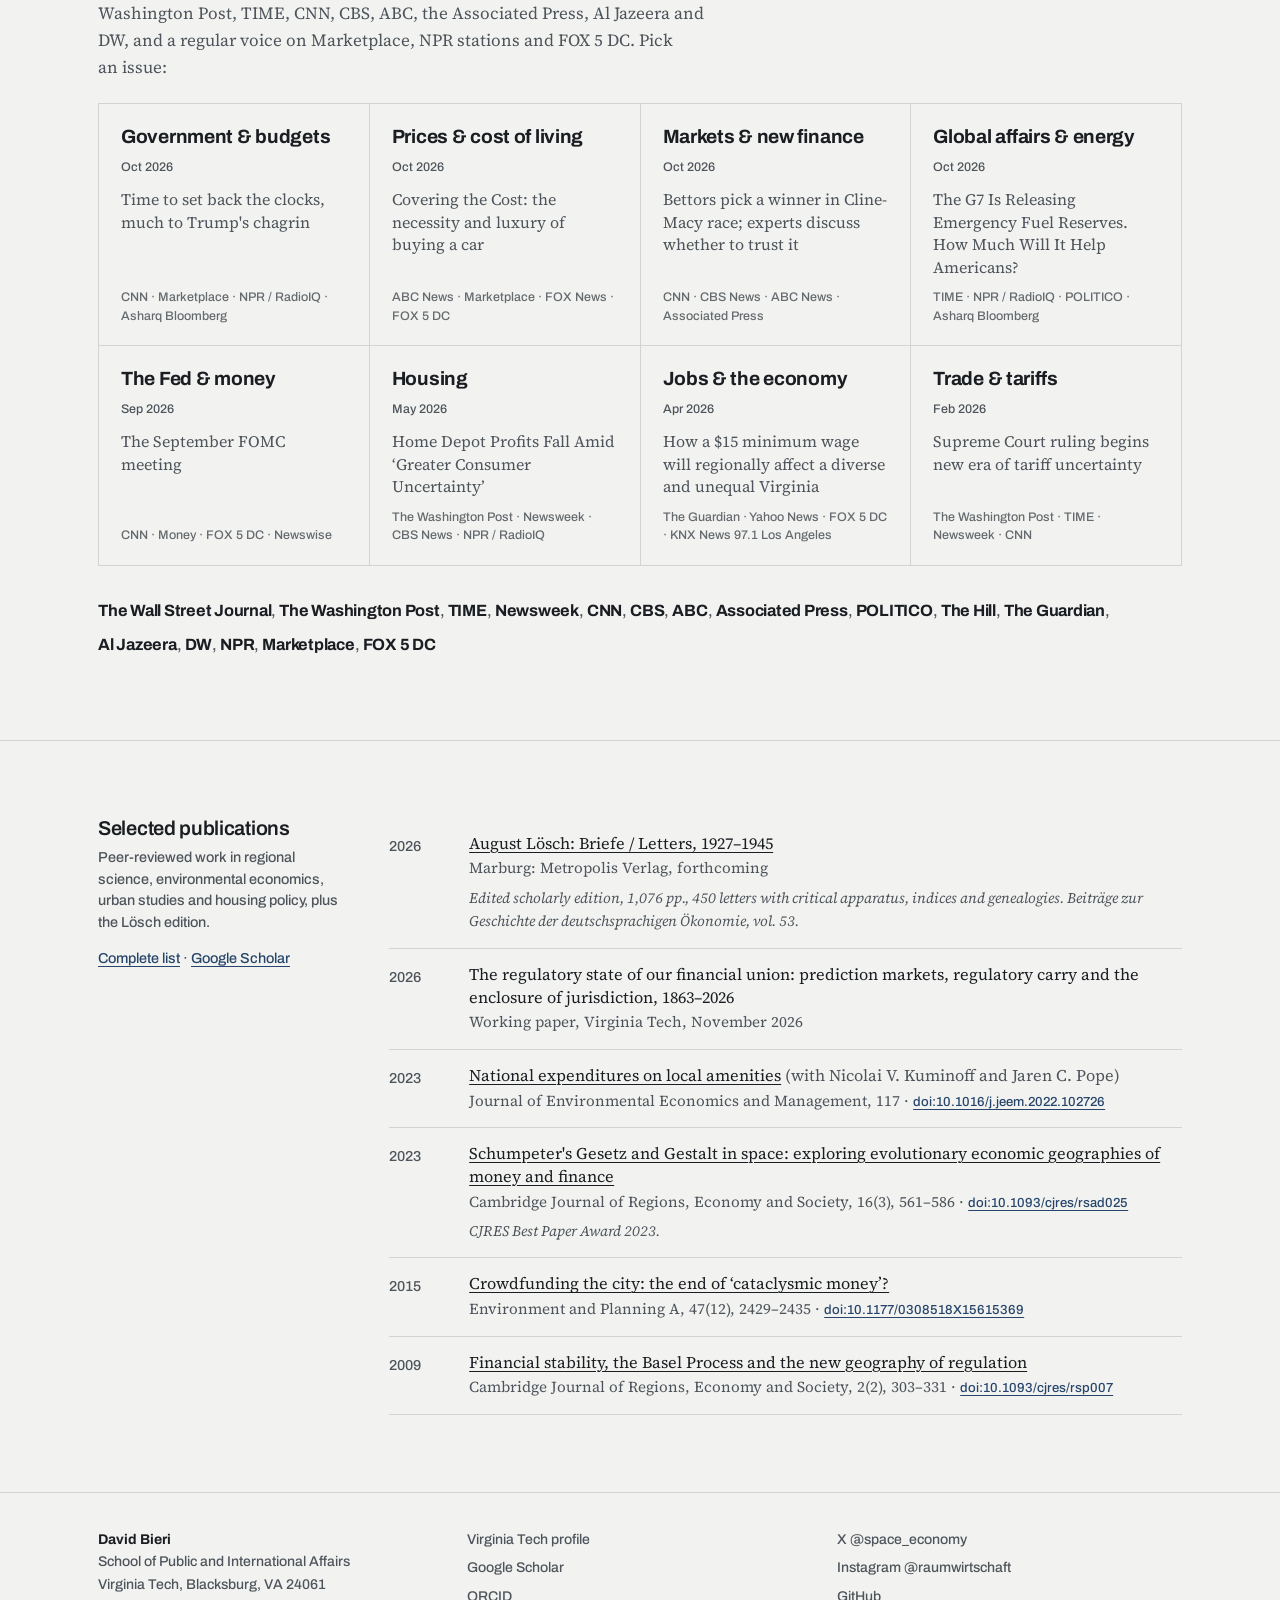
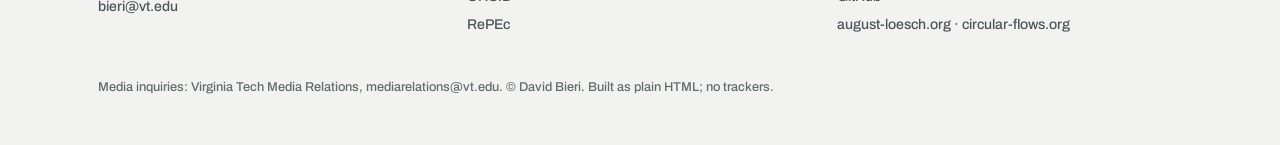
==== commit 69d68eb9: "Home: revise the In brief paragraph Adds the LSE, separates the four parts with semicolons, replaces" ====
--- a/index.html
+++ b/index.html
@@ -116,7 +116,7 @@
   <div class="wrap cols">
     <aside>
       <h2>In brief</h2>
-      <p>Swiss-born, trained in Durham and at Virginia Tech, seven years in central banking at the BIS, and a decade and a half in the American academy. Research on how monetary and regulatory systems leave durable marks on property markets and regions — from housing finance and Basel capital rules to the financial history of the U.S. South — and on the German economists who first asked those questions.</p>
+      <p>Swiss-born; trained at the LSE, Durham and Virginia Tech; seven years in central banking at the BIS; teaching planning and real estate in American universities since 2010. Research on how monetary and regulatory systems leave lasting marks on property markets and regions — from housing finance and the Basel capital rules to the financial history of the American South — and on the German economists who asked those questions between the wars.</p>
       <p><a href="about.html">Full biography</a></p>
     </aside>
     <div>
